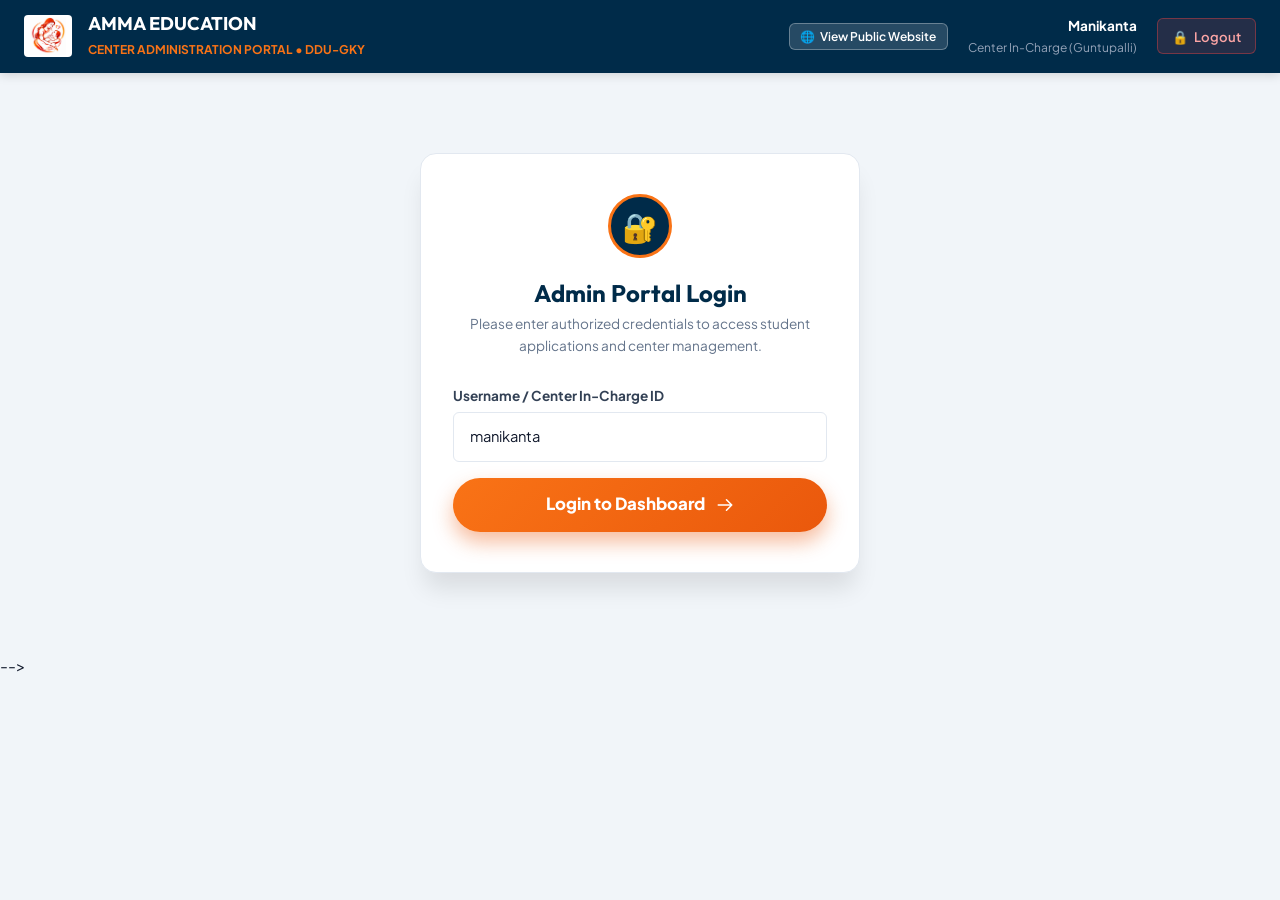
==== amma-education/admin.html @ e1dda77a "Update admin.html" ====
<!DOCTYPE html>
<html lang="en">
<head>
  <meta charset="UTF-8">
  <meta name="viewport" content="width=device-width, initial-scale=1.0">
  <title>Admin Dashboard | AMMA EDUCATION (DDU-GKY)</title>
  
  <!-- Favicon -->
  <link rel="icon" type="image/png" href="assets/images/ddu-gky-logo.png">

  <!-- Stylesheets -->
  <link rel="stylesheet" href="assets/css/style.css">
  <link rel="stylesheet" href="assets/css/admin.css">
</head>
<body class="admin-body">

  <!-- ==========================================================================
       ADMIN HEADER
       ========================================================================== -->
  <header class="admin-header">
    <div class="admin-brand">
      <img src="assets/images/ddu-gky-logo.png" alt="DDU-GKY" class="admin-logo-img">
      <div class="admin-title-wrap">
        <h2>AMMA EDUCATION</h2>
        <span>Center Administration Portal • DDU-GKY</span>
      </div>
    </div>

    <div class="admin-user-nav">
      <a href="index.html" class="topbar-btn" style="background: rgba(255,255,255,0.15); border-color: rgba(255,255,255,0.3);">
        <span>🌐</span> View Public Website
      </a>
      <div class="admin-user-info" id="adminUserBadge">
        <strong>Manikanta</strong>
        <span>Center In-Charge (Guntupalli)</span>
      </div>
      <button type="button" class="btn-admin-logout" id="btnAdminLogout">
        <span>🔒</span> Logout
      </button>
    </div>
  </header>

  <!-- ==========================================================================
       VIEW 1: ADMIN LOGIN SCREEN (If not authenticated)
       ========================================================================== -->
  <div id="adminLoginView" class="admin-login-wrapper">
    <div class="admin-login-icon">
      🔐
    </div>
    <h2>Admin Portal Login</h2>
    <p>Please enter authorized credentials to access student applications and center management.</p>

    <form id="adminLoginForm">
      <div class="form-group" style="text-align: left; margin-bottom: 1rem;">
        <label class="form-label" for="adminUser">Username / Center In-Charge ID</label>
        <input type="text" id="adminUser" class="form-input" placeholder="e.g. manikanta or admin" value="manikanta" required>
      </div>

      <!-- <div class="form-group" style="text-align: left; margin-bottom: 1.5rem;">
        <label class="form-label" for="adminPin">Admin Security PIN / Password</label>
        <input type="password" id="adminPin" class="form-input" placeholder="Enter PIN / Mobile" value="7396538004" required>
      </div> -->

      <button type="submit" class="btn-submit-reg" style="width: 100%; justify-content: center; padding: 0.85rem;">
        <span>Login to Dashboard</span>
        <svg width="18" height="18" fill="none" stroke="currentColor" viewBox="0 0 24 24"><path stroke-linecap="round" stroke-linejoin="round" stroke-width="2" d="M14 5l7 7m0 0l-7 7m7-7H3"/></svg>
      </button>

      <!-- <!-- <div class="admin-credential-tip">
        <strong>Official Center Access Credentials:</strong><br>
        Username: <code>manikanta</code> | PIN: <code>7396538004</code><br>
        (Or fallback: <code>admin</code> / <code>admin123</code>) -->
      </div> -->
    </form>
  </div>

  <!-- ==========================================================================
       VIEW 2: MAIN DASHBOARD VIEW (When authenticated)
       ========================================================================== -->
  <main id="adminMainDashboard" class="admin-container" style="display: none;">
    
    <!-- Welcome Header & Quick Actions -->
    <div style="display: flex; justify-content: space-between; align-items: center; margin-bottom: 1.5rem; flex-wrap: wrap; gap: 1rem;">
      <div>
        <h2 style="font-size: 1.6rem; color: #002B49; margin-bottom: 2px;">Student Admissions Dashboard</h2>
        <p style="color: #64748b; font-size: 0.88rem;">Real-time overview of student registrations for Amma Education DDU-GKY Center (Guntupalli).</p>
      </div>
      <div style="display: flex; gap: 0.75rem;">
        <button type="button" class="btn-submit-reg" style="font-size: 0.85rem; padding: 0.6rem 1.25rem;" onclick="openWalkinModal()">
          <span>+ Add Walk-in Student</span>
        </button>
      </div>
    </div>

    <!-- Analytics Metrics Cards -->
    <div class="stats-cards-grid">
      <!-- Total Registrations -->
      <div class="metric-card total">
        <div class="metric-info">
          <h5>Total Applications</h5>
          <div class="metric-value" id="statTotalRegistrations">0</div>
        </div>
        <div class="metric-icon-box">📋</div>
      </div>

      <!-- Pending Verification -->
      <div class="metric-card pending">
        <div class="metric-info">
          <h5>Pending Verification</h5>
          <div class="metric-value" id="statPendingVerification">0</div>
        </div>
        <div class="metric-icon-box">⏳</div>
      </div>

      <!-- Approved & Enrolled -->
      <div class="metric-card approved">
        <div class="metric-info">
          <h5>Approved / Enrolled</h5>
          <div class="metric-value" id="statApprovedEnrolled">0</div>
        </div>
        <div class="metric-icon-box">✅</div>
      </div>

      <!-- Hostel Accommodation Needed -->
      <div class="metric-card hostel">
        <div class="metric-info">
          <h5>Hostel Requests</h5>
          <div class="metric-value" id="statHostelRequests">0</div>
        </div>
        <div class="metric-icon-box">🏢</div>
      </div>

      <!-- Free Food Needed -->
      <div class="metric-card food">
        <div class="metric-info">
          <h5>Food Facility</h5>
          <div class="metric-value" id="statFoodRequests">0</div>
        </div>
        <div class="metric-icon-box">🍲</div>
      </div>
    </div>

    <!-- Search, Filter & Export Toolbar -->
    <div class="admin-toolbar">
      <div class="toolbar-filters">
        <!-- Search Field -->
        <div class="admin-search-box">
          <svg width="16" height="16" fill="none" stroke="currentColor" viewBox="0 0 24 24"><path stroke-linecap="round" stroke-linejoin="round" stroke-width="2" d="M21 21l-6-6m2-5a7 7 0 11-14 0 7 7 0 0114 0z"/></svg>
          <input type="text" id="adminTableSearch" placeholder="Search by Student Name, ID, Mobile, District...">
        </div>

        <!-- Course Filter -->
        <select id="adminCourseFilter" class="admin-select">
          <option value="all">All Training Courses</option>
          <option value="Communication Skills Training">Communication Skills</option>
          <option value="Soft Skills Training">Soft Skills Training</option>
          <option value="Computer Knowledge and MS Office Training">Computer Knowledge &amp; MS Office</option>
          <option value="IT Training">IT Training (Hardware &amp; Technical)</option>
        </select>

        <!-- Status Filter -->
        <select id="adminStatusFilter" class="admin-select">
          <option value="all">All Statuses</option>
          <option value="Pending Verification">Pending Verification</option>
          <option value="In-Review">In-Review</option>
          <option value="Approved">Approved</option>
          <option value="Enrolled">Enrolled</option>
          <option value="Rejected">Rejected</option>
        </select>

        <!-- Hostel Filter -->
        <select id="adminHostelFilter" class="admin-select">
          <option value="all">All Hostel Types</option>
          <option value="Yes">Hostel Required (Yes)</option>
          <option value="No">Day Scholar (No)</option>
        </select>
      </div>

      <div class="toolbar-actions">
        <button type="button" class="btn-admin-export" id="btnExportCSV" title="Download Registration Details in CSV format">
          <svg width="16" height="16" fill="none" stroke="currentColor" viewBox="0 0 24 24"><path stroke-linecap="round" stroke-linejoin="round" stroke-width="2" d="M12 10v6m0 0l-3-3m3 3l3-3m2 8H7a2 2 0 01-2-2V5a2 2 0 012-2h5.586a1 1 0 01.707.293l5.414 5.414a1 1 0 01.293.707V19a2 2 0 01-2 2z"/></svg>
          Export to CSV
        </button>

        <button type="button" class="btn-admin-refresh" id="btnRefreshData" title="Refresh Table">
          🔄 Refresh
        </button>
      </div>
    </div>

    <!-- Data Table Card -->
    <div class="admin-table-card">
      <div class="table-header-row">
        <h3>Enrolled Candidates &amp; Applicants</h3>
        <span class="table-count-badge" id="tableCountBadge">Loading...</span>
      </div>

      <div class="admin-table-responsive">
        <table class="admin-table">
          <thead>
            <tr>
              <th>Ref ID</th>
              <th>Student &amp; Parent</th>
              <th>Contact Info</th>
              <th>Selected Course</th>
              <th>District / Village</th>
              <th>Facilities</th>
              <th>Application Status</th>
              <th style="text-align: right;">Actions</th>
            </tr>
          </thead>
          <tbody id="adminTableBody">
            <!-- Rendered dynamically by admin.js -->
          </tbody>
        </table>
      </div>
    </div>
  </main>

  <!-- ==========================================================================
       ADMIN MODALS
       ========================================================================== -->

  <!-- 1. Full Details Modal -->
  <div class="modal-overlay" id="adminDetailModal">
    <div class="modal-content-card modal-admin-details">
      <button type="button" class="modal-close-btn" onclick="closeModal('adminDetailModal')">✕</button>
      <div id="adminDetailBody">
        <!-- Rendered by admin.js -->
      </div>
    </div>
  </div>

  <!-- 2. Printable Slip Modal -->
  <div class="modal-overlay" id="acknowledgmentModal">
    <div class="modal-content-card">
      <button type="button" class="modal-close-btn" onclick="closeModal('acknowledgmentModal')">✕</button>
      <div id="slipModalBody">
        <!-- Rendered by main.js -->
      </div>
    </div>
  </div>

  <!-- 3. Walk-in Student Registration Modal -->
  <div class="modal-overlay" id="walkinModal">
    <div class="modal-content-card" style="max-width: 800px;">
      <button type="button" class="modal-close-btn" onclick="closeModal('walkinModal')">✕</button>
      <div style="padding: 2rem;">
        <h3 style="font-size: 1.4rem; color: #002B49; margin-bottom: 0.25rem;">+ Add Walk-In Student (Center Desk)</h3>
        <p style="font-size: 0.85rem; color: #64748b; margin-bottom: 1.5rem;">Fast-track registration for students visiting Guntupalli center directly.</p>

        <form id="walkinForm">
          <div class="form-grid-3">
            <div class="form-group">
              <label class="form-label">Full Name *</label>
              <input type="text" id="walkinName" class="form-input" required>
            </div>
            <div class="form-group">
              <label class="form-label">Father's Name *</label>
              <input type="text" id="walkinFather" class="form-input" required>
            </div>
            <div class="form-group">
              <label class="form-label">Mobile Number *</label>
              <input type="tel" id="walkinMobile" class="form-input" maxlength="10" required>
            </div>
          </div>

          <div class="form-grid-3" style="margin-top: 1rem;">
            <div class="form-group">
              <label class="form-label">Gender</label>
              <select id="walkinGender" class="form-select">
                <option value="Male">Male</option>
                <option value="Female">Female</option>
              </select>
            </div>
            <div class="form-group">
              <label class="form-label">Course</label>
              <select id="walkinCourse" class="form-select">
                <option value="Computer Knowledge and MS Office Training">Computer Knowledge &amp; MS Office</option>
                <option value="Communication Skills Training">Communication Skills</option>
                <option value="Soft Skills Training">Soft Skills Training</option>
                <option value="IT Training">IT Training</option>
              </select>
            </div>
            <div class="form-group">
              <label class="form-label">District</label>
              <input type="text" id="walkinDistrict" class="form-input" value="NTR District">
            </div>
          </div>

          <div class="form-grid-2" style="margin-top: 1rem;">
            <div class="form-group">
              <label class="form-label">Accommodation Needed?</label>
              <select id="walkinHostel" class="form-select">
                <option value="Yes">Yes, Hostel Required</option>
                <option value="No">No, Day Scholar</option>
              </select>
            </div>
            <div class="form-group">
              <label class="form-label">Initial Status</label>
              <select id="walkinStatus" class="form-select">
                <option value="Approved">Approved</option>
                <option value="Enrolled">Enrolled</option>
                <option value="In-Review">In-Review</option>
                <option value="Pending Verification">Pending Verification</option>
              </select>
            </div>
          </div>

          <div style="display: flex; justify-content: flex-end; gap: 0.75rem; margin-top: 1.5rem;">
            <button type="submit" class="btn-submit-reg" style="font-size: 0.9rem; padding: 0.7rem 1.5rem;">
              Save &amp; Generate Slip
            </button>
            <button type="button" class="btn-admin-logout" style="background:#f1f5f9; color:#475569; border:1px solid #cbd5e1;" onclick="closeModal('walkinModal')">
              Cancel
            </button>
          </div>
        </form>
      </div>
    </div>
  </div>

  <!-- Toast Notification -->
  <div class="toast-msg" id="toastNotification">
    Notification
  </div>

  <!-- Scripts -->
  <script src="assets/js/main.js"></script>
  <script src="assets/js/admin.js"></script>
  <script>
    function openWalkinModal() {
      document.getElementById("walkinModal")?.classList.add("active");
    }

    document.getElementById("walkinForm")?.addEventListener("submit", function(e) {
      e.preventDefault();
      const refNumber = StorageManager.generateReferenceNumber();
      const newRec = {
        id: refNumber,
        fullName: document.getElementById("walkinName").value.trim(),
        fatherName: document.getElementById("walkinFather").value.trim(),
        motherName: "Not Specified",
        dob: "2003-01-01",
        gender: document.getElementById("walkinGender").value,
        mobile: document.getElementById("walkinMobile").value.trim(),
        whatsapp: document.getElementById("walkinMobile").value.trim(),
        email: "student@ammaeducation.in",
        address: "Walk-in registration at center desk",
        village: "Guntupalli",
        district: document.getElementById("walkinDistrict").value,
        state: "Andhra Pradesh",
        pincode: "521241",
        qualification: "Intermediate",
        computerKnowledge: "Basic",
        course: document.getElementById("walkinCourse").value,
        experience: "Fresher",
        accommodation: document.getElementById("walkinHostel").value,
        food: "Yes",
        registeredAt: new Date().toISOString(),
        status: document.getElementById("walkinStatus").value,
        remarks: "Enrolled in person at center by Manikanta."
      };

      StorageManager.save(newRec);
      AdminDashboard.refresh();
      closeModal('walkinModal');
      document.getElementById("walkinForm").reset();
      showToast(`Student ${newRec.fullName} registered! Ref: ${refNumber}`, "success");
      showAcknowledgmentSlip(newRec);
    });
  </script>
</body>
</html>
---- amma-education/assets/css/style.css ----
/* ==========================================================================
   AMMA EDUCATION (DDU-GKY Training Institute) - Main Stylesheet
   Modern, Trustworthy, Accessible & 100% Responsive Design System
   ========================================================================== */

@import url('https://fonts.googleapis.com/css2?family=Plus+Jakarta+Sans:wght@300;400;500;600;700;800&family=Outfit:wght@400;500;600;700;800;900&display=swap');

:root {
  /* Brand Palette */
  --primary-navy: #002B49;
  --primary-blue: #005691;
  --secondary-blue: #0284c7;
  --accent-saffron: #f97316;
  --accent-orange-dark: #ea580c;
  --accent-gold: #f59e0b;
  --accent-green: #15803d;
  --accent-green-light: #22c55e;
  
  /* Neutral Palette */
  --bg-main: #f8fafc;
  --bg-card: #ffffff;
  --bg-subtle: #f1f5f9;
  --bg-tint-blue: #eff6ff;
  --bg-tint-orange: #fff7ed;
  --bg-tint-green: #f0fdf4;
  
  /* Text */
  --text-dark: #0f172a;
  --text-medium: #334155;
  --text-muted: #64748b;
  --text-light: #94a3b8;
  --text-white: #ffffff;
  
  /* Borders & Shadows */
  --border-light: #e2e8f0;
  --border-focus: #0284c7;
  --shadow-sm: 0 1px 2px 0 rgb(0 0 0 / 0.05);
  --shadow-md: 0 4px 6px -1px rgb(0 0 0 / 0.1), 0 2px 4px -2px rgb(0 0 0 / 0.1);
  --shadow-lg: 0 10px 15px -3px rgb(0 0 0 / 0.1), 0 4px 6px -4px rgb(0 0 0 / 0.1);
  --shadow-xl: 0 20px 25px -5px rgb(0 0 0 / 0.1), 0 8px 10px -6px rgb(0 0 0 / 0.1);
  --shadow-card: 0 10px 30px -10px rgba(0, 43, 73, 0.08);
  --shadow-glow: 0 0 25px rgba(249, 115, 22, 0.35);
  
  /* Layout */
  --max-width: 1240px;
  --header-height: 80px;
  --radius-sm: 6px;
  --radius-md: 12px;
  --radius-lg: 16px;
  --radius-full: 9999px;
  --transition: all 0.25s ease-in-out;
}

/* Reset & Box Sizing */
*, *::before, *::after {
  box-sizing: border-box;
  margin: 0;
  padding: 0;
}

html {
  scroll-behavior: smooth;
  font-size: 16px;
}

body {
  font-family: 'Plus Jakarta Sans', system-ui, -apple-system, sans-serif;
  color: var(--text-dark);
  background-color: var(--bg-main);
  line-height: 1.6;
  -webkit-font-smoothing: antialiased;
  overflow-x: hidden;
}

h1, h2, h3, h4, h5, h6 {
  font-family: 'Outfit', sans-serif;
  color: var(--primary-navy);
  font-weight: 700;
  line-height: 1.25;
}

a {
  color: inherit;
  text-decoration: none;
  transition: var(--transition);
}

img {
  max-width: 100%;
  height: auto;
  display: block;
}

ul {
  list-style: none;
}

button, input, select, textarea {
  font: inherit;
}

.container {
  width: 100%;
  max-width: var(--max-width);
  margin-left: auto;
  margin-right: auto;
  padding-left: 1.25rem;
  padding-right: 1.25rem;
}

/* ==========================================================================
   TOP NOTIFICATION & HELPLINE BAR
   ========================================================================== */
.topbar {
  background: linear-gradient(90deg, #001f35 0%, #003865 100%);
  color: #e2e8f0;
  font-size: 0.85rem;
  padding: 0.45rem 0;
  border-bottom: 2px solid var(--accent-saffron);
}

.topbar-content {
  display: flex;
  align-items: center;
  justify-content: space-between;
  flex-wrap: wrap;
  gap: 0.75rem;
}

.topbar-left {
  display: flex;
  align-items: center;
  gap: 1.25rem;
  flex-wrap: wrap;
}

.topbar-badge {
  background: var(--accent-saffron);
  color: #ffffff;
  padding: 0.15rem 0.6rem;
  border-radius: var(--radius-full);
  font-weight: 700;
  font-size: 0.75rem;
  text-transform: uppercase;
  letter-spacing: 0.5px;
  display: inline-flex;
  align-items: center;
  gap: 0.35rem;
  animation: pulseBadge 2s infinite;
}

@keyframes pulseBadge {
  0%, 100% { opacity: 1; transform: scale(1); }
  50% { opacity: 0.9; transform: scale(1.03); }
}

.topbar-link {
  display: inline-flex;
  align-items: center;
  gap: 0.35rem;
  color: #cbd5e1;
}

.topbar-link:hover {
  color: #ffffff;
}

.topbar-right {
  display: flex;
  align-items: center;
  gap: 1rem;
}

.topbar-btn {
  background: rgba(255, 255, 255, 0.12);
  color: #ffffff;
  padding: 0.2rem 0.65rem;
  border-radius: var(--radius-sm);
  font-size: 0.75rem;
  font-weight: 600;
  border: 1px solid rgba(255, 255, 255, 0.2);
  cursor: pointer;
  display: inline-flex;
  align-items: center;
  gap: 0.3rem;
  transition: var(--transition);
}

.topbar-btn:hover {
  background: var(--accent-saffron);
  border-color: var(--accent-saffron);
}

/* ==========================================================================
   MAIN SITE HEADER (Dual Logos + Institute Branding)
   ========================================================================== */
.site-header {
  background: #ffffff;
  box-shadow: 0 2px 10px rgba(0, 0, 0, 0.06);
  position: sticky;
  top: 0;
  z-index: 1000;
  transition: var(--transition);
}

.site-header.scrolled {
  box-shadow: 0 4px 20px rgba(0, 43, 73, 0.12);
}

.header-inner {
  display: flex;
  align-items: center;
  justify-content: space-between;
  padding: 0.75rem 0;
  gap: 1rem;
}

.logo-block {
  display: flex;
  align-items: center;
  gap: 1.25rem;
}

.official-logo {
  height: 62px;
  width: auto;
  object-fit: contain;
  transition: var(--transition);
}

.official-logo:hover {
  transform: scale(1.02);
}

.institute-branding {
  display: flex;
  flex-direction: column;
  justify-content: center;
  border-left: 2px solid var(--border-light);
  padding-left: 1.25rem;
}

.institute-name {
  font-size: 1.65rem;
  font-weight: 900;
  letter-spacing: -0.5px;
  color: var(--primary-navy);
  display: flex;
  align-items: center;
  gap: 0.4rem;
  line-height: 1.1;
}

.institute-name .highlight {
  color: var(--accent-saffron);
}

.institute-tagline {
  font-size: 0.8rem;
  font-weight: 600;
  color: var(--primary-blue);
  letter-spacing: 0.4px;
  text-transform: uppercase;
  margin-top: 2px;
  display: flex;
  align-items: center;
  gap: 0.4rem;
}

.govt-logo-wrapper {
  display: flex;
  align-items: center;
  gap: 0.75rem;
}

.govt-text {
  text-align: right;
  font-size: 0.72rem;
  font-weight: 700;
  color: var(--text-medium);
  line-height: 1.25;
  display: none;
}

@media (min-width: 900px) {
  .govt-text {
    display: block;
  }
}

.govt-logo {
  height: 60px;
  width: auto;
  object-fit: contain;
}

/* ==========================================================================
   NAVIGATION BAR
   ========================================================================== */
.main-nav {
  background: var(--primary-navy);
  border-top: 1px solid rgba(255, 255, 255, 0.1);
}

.nav-inner {
  display: flex;
  align-items: center;
  justify-content: space-between;
}

.nav-links {
  display: flex;
  align-items: center;
  gap: 0.25rem;
}

.nav-link {
  color: #f8fafc;
  font-size: 0.92rem;
  font-weight: 600;
  padding: 0.9rem 1rem;
  display: inline-flex;
  align-items: center;
  gap: 0.4rem;
  position: relative;
  transition: var(--transition);
}

.nav-link:hover, .nav-link.active {
  color: #ffffff;
  background-color: rgba(255, 255, 255, 0.12);
}

.nav-link.active::after {
  content: '';
  position: absolute;
  bottom: 0;
  left: 0;
  right: 0;
  height: 3px;
  background: var(--accent-saffron);
}

.nav-cta {
  display: flex;
  align-items: center;
  gap: 0.75rem;
}

.btn-nav-register {
  background: linear-gradient(135deg, var(--accent-saffron) 0%, var(--accent-orange-dark) 100%);
  color: #ffffff;
  padding: 0.55rem 1.25rem;
  border-radius: var(--radius-full);
  font-size: 0.88rem;
  font-weight: 700;
  display: inline-flex;
  align-items: center;
  gap: 0.45rem;
  box-shadow: 0 3px 10px rgba(249, 115, 22, 0.4);
  transition: var(--transition);
}

.btn-nav-register:hover {
  transform: translateY(-2px);
  box-shadow: 0 6px 15px rgba(249, 115, 22, 0.6);
  color: #ffffff;
}

.btn-nav-status {
  background: transparent;
  color: #e2e8f0;
  padding: 0.5rem 0.9rem;
  border-radius: var(--radius-full);
  font-size: 0.85rem;
  font-weight: 600;
  border: 1px solid rgba(255, 255, 255, 0.3);
  display: inline-flex;
  align-items: center;
  gap: 0.35rem;
  cursor: pointer;
}

.btn-nav-status:hover {
  background: rgba(255, 255, 255, 0.15);
  color: #ffffff;
  border-color: #ffffff;
}

.mobile-menu-toggle {
  display: none;
  background: transparent;
  border: none;
  color: #ffffff;
  font-size: 1.5rem;
  padding: 0.5rem;
  cursor: pointer;
}

/* Mobile Nav Drawer */
.mobile-nav-drawer {
  display: none;
  position: fixed;
  top: 0;
  right: 0;
  width: 300px;
  height: 100vh;
  background: var(--primary-navy);
  z-index: 2000;
  padding: 2rem 1.5rem;
  box-shadow: -5px 0 25px rgba(0, 0, 0, 0.3);
  flex-direction: column;
  gap: 1.5rem;
  transform: translateX(100%);
  transition: transform 0.3s cubic-bezier(0.16, 1, 0.3, 1);
}

.mobile-nav-drawer.open {
  transform: translateX(0);
}

.mobile-nav-overlay {
  display: none;
  position: fixed;
  inset: 0;
  background: rgba(0, 0, 0, 0.6);
  z-index: 1999;
  backdrop-filter: blur(2px);
}

.mobile-nav-overlay.open {
  display: block;
}

.mobile-drawer-header {
  display: flex;
  justify-content: space-between;
  align-items: center;
  border-bottom: 1px solid rgba(255, 255, 255, 0.15);
  padding-bottom: 1rem;
}

.mobile-nav-links {
  display: flex;
  flex-direction: column;
  gap: 0.5rem;
}

.mobile-nav-links a {
  color: #ffffff;
  font-size: 1rem;
  font-weight: 600;
  padding: 0.75rem 0.5rem;
  border-radius: var(--radius-sm);
  display: flex;
  align-items: center;
  gap: 0.75rem;
}

.mobile-nav-links a:hover {
  background: rgba(255, 255, 255, 0.1);
  color: var(--accent-saffron);
}

/* ==========================================================================
   HERO BANNER SECTION
   ========================================================================== */
.hero-section {
  position: relative;
  background: linear-gradient(135deg, #021a30 0%, #00335e 60%, #004d80 100%);
  color: #ffffff;
  padding: 3.5rem 0 4rem;
  overflow: hidden;
}

.hero-section::before {
  content: '';
  position: absolute;
  top: 0;
  right: 0;
  width: 600px;
  height: 600px;
  background: radial-gradient(circle, rgba(249, 115, 22, 0.12) 0%, transparent 70%);
  pointer-events: none;
}

.hero-grid {
  display: grid;
  grid-template-columns: 1.15fr 0.85fr;
  align-items: center;
  gap: 3rem;
  position: relative;
  z-index: 2;
}

.hero-badge-pill {
  display: inline-flex;
  align-items: center;
  gap: 0.5rem;
  background: rgba(255, 255, 255, 0.12);
  border: 1px solid rgba(255, 255, 255, 0.25);
  backdrop-filter: blur(8px);
  padding: 0.4rem 1rem;
  border-radius: var(--radius-full);
  font-size: 0.82rem;
  font-weight: 700;
  color: #ffedd5;
  margin-bottom: 1.25rem;
}

.hero-badge-pill .pill-dot {
  width: 8px;
  height: 8px;
  border-radius: 50%;
  background: #22c55e;
  box-shadow: 0 0 10px #22c55e;
}

.hero-title {
  font-size: clamp(2rem, 4.5vw, 3.4rem);
  font-weight: 900;
  color: #ffffff;
  line-height: 1.15;
  margin-bottom: 1rem;
}

.hero-title .highlight-orange {
  color: #fb923c;
  text-shadow: 0 0 30px rgba(251, 146, 60, 0.4);
}

.hero-subheading {
  font-size: 1.1rem;
  font-weight: 600;
  color: #93c5fd;
  margin-bottom: 1.25rem;
  line-height: 1.4;
  display: flex;
  align-items: center;
  gap: 0.5rem;
  flex-wrap: wrap;
}

.hero-subheading span.bullet {
  color: var(--accent-saffron);
}

.hero-desc {
  font-size: 1.02rem;
  color: #cbd5e1;
  line-height: 1.65;
  margin-bottom: 1.75rem;
  max-width: 620px;
}

/* Benefit Tags in Hero */
.hero-benefits-grid {
  display: grid;
  grid-template-columns: repeat(auto-fit, minmax(210px, 1fr));
  gap: 0.65rem;
  margin-bottom: 2.25rem;
}

.benefit-item {
  display: flex;
  align-items: center;
  gap: 0.5rem;
  background: rgba(255, 255, 255, 0.08);
  border: 1px solid rgba(255, 255, 255, 0.12);
  padding: 0.45rem 0.75rem;
  border-radius: var(--radius-sm);
  font-size: 0.85rem;
  font-weight: 600;
  color: #f1f5f9;
}

.benefit-item .check-icon {
  color: #4ade80;
  flex-shrink: 0;
}

.hero-ctas {
  display: flex;
  align-items: center;
  gap: 1rem;
  flex-wrap: wrap;
}

.btn-primary-hero {
  background: linear-gradient(135deg, #f97316 0%, #ea580c 100%);
  color: #ffffff;
  font-size: 1.05rem;
  font-weight: 800;
  padding: 0.9rem 2rem;
  border-radius: var(--radius-full);
  display: inline-flex;
  align-items: center;
  gap: 0.6rem;
  box-shadow: 0 10px 25px rgba(234, 88, 12, 0.45);
  transition: var(--transition);
  border: none;
  cursor: pointer;
}

.btn-primary-hero:hover {
  transform: translateY(-3px) scale(1.02);
  box-shadow: 0 15px 30px rgba(234, 88, 12, 0.6);
  color: #ffffff;
}

.btn-secondary-hero {
  background: rgba(255, 255, 255, 0.12);
  color: #ffffff;
  font-size: 0.98rem;
  font-weight: 700;
  padding: 0.85rem 1.5rem;
  border-radius: var(--radius-full);
  border: 1px solid rgba(255, 255, 255, 0.3);
  display: inline-flex;
  align-items: center;
  gap: 0.5rem;
  backdrop-filter: blur(5px);
  cursor: pointer;
}

.btn-secondary-hero:hover {
  background: rgba(255, 255, 255, 0.22);
  border-color: #ffffff;
}

/* Hero Media Card */
.hero-media-wrapper {
  position: relative;
}

.hero-image-card {
  position: relative;
  border-radius: var(--radius-lg);
  overflow: hidden;
  box-shadow: 0 25px 50px -12px rgba(0, 0, 0, 0.5);
  border: 4px solid rgba(255, 255, 255, 0.15);
  background: #000;
}

.hero-main-img {
  width: 100%;
  height: auto;
  display: block;
  object-fit: cover;
  transition: transform 0.6s ease;
}

.hero-image-card:hover .hero-main-img {
  transform: scale(1.03);
}

.hero-floating-badge {
  position: absolute;
  bottom: 1.25rem;
  left: 1.25rem;
  right: 1.25rem;
  background: rgba(15, 23, 42, 0.88);
  backdrop-filter: blur(10px);
  border: 1px solid rgba(255, 255, 255, 0.2);
  padding: 0.85rem 1.25rem;
  border-radius: var(--radius-md);
  display: flex;
  align-items: center;
  justify-content: space-between;
  gap: 1rem;
}

.floating-badge-text h4 {
  color: #ffffff;
  font-size: 0.95rem;
  margin-bottom: 2px;
}

.floating-badge-text p {
  color: #94a3b8;
  font-size: 0.78rem;
}

.floating-badge-icon {
  background: var(--accent-saffron);
  color: #ffffff;
  width: 42px;
  height: 42px;
  border-radius: 50%;
  display: flex;
  align-items: center;
  justify-content: center;
  font-size: 1.2rem;
  flex-shrink: 0;
}

/* ==========================================================================
   HIGHLIGHT VALUE STRIP (Key 100% Free Highlights)
   ========================================================================== */
.value-strip {
  background: #ffffff;
  padding: 1.75rem 0;
  border-bottom: 1px solid var(--border-light);
  box-shadow: var(--shadow-sm);
}

.value-strip-grid {
  display: grid;
  grid-template-columns: repeat(auto-fit, minmax(135px, 1fr));
  gap: 1rem;
}

.value-strip-card {
  text-align: center;
  padding: 0.85rem 0.5rem;
  border-radius: var(--radius-md);
  background: var(--bg-main);
  border: 1px solid var(--border-light);
  transition: var(--transition);
}

.value-strip-card:hover {
  transform: translateY(-4px);
  box-shadow: var(--shadow-md);
  border-color: var(--secondary-blue);
  background: #ffffff;
}

.value-strip-icon {
  width: 44px;
  height: 44px;
  border-radius: var(--radius-full);
  margin: 0 auto 0.5rem;
  display: flex;
  align-items: center;
  justify-content: center;
  font-size: 1.25rem;
}

.value-strip-icon.free-train { background: #e0f2fe; color: #0284c7; }
.value-strip-icon.free-food { background: #ffedd5; color: #ea580c; }
.value-strip-icon.free-stay { background: #dcfce7; color: #16a34a; }
.value-strip-icon.free-dress { background: #f3e8ff; color: #9333ea; }
.value-strip-icon.free-books { background: #fef3c7; color: #d97706; }
.value-strip-icon.free-cert { background: #fee2e2; color: #dc2626; }
.value-strip-icon.free-job { background: #ccfbf1; color: #0d9488; }

.value-strip-title {
  font-size: 0.88rem;
  font-weight: 700;
  color: var(--primary-navy);
  margin-bottom: 2px;
}

.value-strip-sub {
  font-size: 0.72rem;
  color: var(--text-muted);
  font-weight: 500;
}

/* ==========================================================================
   SECTION COMMON STYLES
   ========================================================================== */
.section {
  padding: 5rem 0;
}

.section-tinted {
  background-color: #f8fafc;
}

.section-blue {
  background: linear-gradient(180deg, #021a30 0%, #002b49 100%);
  color: #ffffff;
}

.section-header {
  text-align: center;
  max-width: 720px;
  margin: 0 auto 3.5rem;
}

.section-tag {
  display: inline-block;
  font-size: 0.78rem;
  font-weight: 800;
  text-transform: uppercase;
  letter-spacing: 1px;
  color: var(--accent-orange-dark);
  background: var(--bg-tint-orange);
  padding: 0.35rem 0.9rem;
  border-radius: var(--radius-full);
  margin-bottom: 0.75rem;
}

.section-tag.light {
  color: #fed7aa;
  background: rgba(255, 255, 255, 0.1);
}

.section-title {
  font-size: clamp(1.8rem, 3.2vw, 2.5rem);
  font-weight: 800;
  color: var(--primary-navy);
  margin-bottom: 1rem;
}

.section-blue .section-title {
  color: #ffffff;
}

.section-subtitle {
  font-size: 1.05rem;
  color: var(--text-muted);
  line-height: 1.6;
}

.section-blue .section-subtitle {
  color: #cbd5e1;
}

/* ==========================================================================
   ABOUT AMMA EDUCATION SECTION
   ========================================================================== */
.about-grid {
  display: grid;
  grid-template-columns: 1.05fr 0.95fr;
  align-items: center;
  gap: 3.5rem;
}

.about-text-col h3 {
  font-size: 1.85rem;
  margin-bottom: 1.25rem;
  color: var(--primary-navy);
}

.about-lead {
  font-size: 1.08rem;
  font-weight: 500;
  color: var(--text-medium);
  margin-bottom: 1.25rem;
  line-height: 1.65;
}

.about-features {
  display: flex;
  flex-direction: column;
  gap: 1rem;
  margin: 1.75rem 0 2rem;
}

.about-feat-item {
  display: flex;
  gap: 1rem;
  align-items: flex-start;
}

.feat-icon-box {
  width: 40px;
  height: 40px;
  border-radius: var(--radius-md);
  background: var(--bg-tint-blue);
  color: var(--primary-blue);
  display: flex;
  align-items: center;
  justify-content: center;
  flex-shrink: 0;
  font-size: 1.15rem;
}

.feat-content h4 {
  font-size: 1rem;
  font-weight: 700;
  color: var(--primary-navy);
  margin-bottom: 0.2rem;
}

.feat-content p {
  font-size: 0.88rem;
  color: var(--text-muted);
}

/* Center In-charge Highlight Card */
.incharge-card {
  background: linear-gradient(135deg, #ffffff 0%, #f0f7ff 100%);
  border: 1px solid #bfdbfe;
  border-radius: var(--radius-lg);
  padding: 1.5rem;
  box-shadow: var(--shadow-card);
  display: flex;
  align-items: center;
  gap: 1.25rem;
}

.incharge-avatar {
  width: 68px;
  height: 68px;
  border-radius: 50%;
  background: var(--primary-navy);
  color: #ffffff;
  display: flex;
  align-items: center;
  justify-content: center;
  font-size: 1.8rem;
  font-weight: 700;
  flex-shrink: 0;
  border: 3px solid var(--accent-saffron);
}

.incharge-info h4 {
  font-size: 1.1rem;
  margin-bottom: 2px;
}

.incharge-role {
  font-size: 0.82rem;
  color: var(--secondary-blue);
  font-weight: 700;
  text-transform: uppercase;
  letter-spacing: 0.5px;
  margin-bottom: 0.35rem;
}

.incharge-contact {
  font-size: 0.85rem;
  color: var(--text-muted);
  display: flex;
  align-items: center;
  gap: 0.85rem;
  flex-wrap: wrap;
}

/* About Visual Card */
.about-visual-card {
  background: #ffffff;
  border-radius: var(--radius-lg);
  padding: 2rem;
  box-shadow: var(--shadow-xl);
  border: 1px solid var(--border-light);
  position: relative;
}

.about-stats-grid {
  display: grid;
  grid-template-columns: 1fr 1fr;
  gap: 1.25rem;
}

.stat-box {
  background: var(--bg-main);
  padding: 1.5rem 1.25rem;
  border-radius: var(--radius-md);
  text-align: center;
  border: 1px solid var(--border-light);
  transition: var(--transition);
}

.stat-box:hover {
  transform: translateY(-3px);
  border-color: var(--secondary-blue);
  box-shadow: var(--shadow-md);
}

.stat-number {
  font-size: 2.2rem;
  font-weight: 900;
  font-family: 'Outfit', sans-serif;
  color: var(--primary-navy);
  line-height: 1;
  margin-bottom: 0.35rem;
}

.stat-number.saffron { color: var(--accent-saffron); }
.stat-number.blue { color: var(--secondary-blue); }
.stat-number.green { color: var(--accent-green); }

.stat-label {
  font-size: 0.82rem;
  font-weight: 600;
  color: var(--text-muted);
}

/* ==========================================================================
   COURSES & TRAINING PROGRAMS SECTION
   ========================================================================== */
.courses-grid {
  display: grid;
  grid-template-columns: repeat(auto-fit, minmax(270px, 1fr));
  gap: 1.75rem;
}

.course-card {
  background: #ffffff;
  border-radius: var(--radius-lg);
  border: 1px solid var(--border-light);
  overflow: hidden;
  box-shadow: var(--shadow-card);
  transition: var(--transition);
  display: flex;
  flex-direction: column;
}

.course-card:hover {
  transform: translateY(-6px);
  box-shadow: 0 20px 30px -10px rgba(0, 43, 73, 0.15);
  border-color: var(--secondary-blue);
}

.course-card-header {
  padding: 1.75rem 1.5rem 1rem;
  position: relative;
}

.course-badge {
  display: inline-block;
  font-size: 0.72rem;
  font-weight: 800;
  text-transform: uppercase;
  letter-spacing: 0.5px;
  padding: 0.25rem 0.65rem;
  border-radius: var(--radius-full);
  margin-bottom: 0.75rem;
}

.course-card.comm .course-badge { background: #e0f2fe; color: #0284c7; }
.course-card.soft .course-badge { background: #fef3c7; color: #d97706; }
.course-card.msoffice .course-badge { background: #ffedd5; color: #ea580c; }
.course-card.it .course-badge { background: #dcfce7; color: #16a34a; }

.course-icon-holder {
  width: 54px;
  height: 54px;
  border-radius: var(--radius-md);
  display: flex;
  align-items: center;
  justify-content: center;
  font-size: 1.6rem;
  margin-bottom: 1rem;
}

.course-card.comm .course-icon-holder { background: #0284c7; color: #ffffff; }
.course-card.soft .course-icon-holder { background: #f59e0b; color: #ffffff; }
.course-card.msoffice .course-icon-holder { background: #ea580c; color: #ffffff; }
.course-card.it .course-icon-holder { background: #16a34a; color: #ffffff; }

.course-title {
  font-size: 1.25rem;
  font-weight: 800;
  color: var(--primary-navy);
  margin-bottom: 0.5rem;
}

.course-desc {
  font-size: 0.88rem;
  color: var(--text-muted);
  line-height: 1.5;
  margin-bottom: 1rem;
}

.course-card-body {
  padding: 0 1.5rem 1.5rem;
  flex-grow: 1;
}

.syllabus-title {
  font-size: 0.8rem;
  font-weight: 700;
  text-transform: uppercase;
  letter-spacing: 0.5px;
  color: var(--text-medium);
  margin-bottom: 0.75rem;
  display: flex;
  align-items: center;
  gap: 0.35rem;
}

.curriculum-list {
  display: flex;
  flex-direction: column;
  gap: 0.45rem;
}

.curriculum-item {
  display: flex;
  align-items: center;
  gap: 0.5rem;
  font-size: 0.85rem;
  color: var(--text-medium);
  font-weight: 500;
}

.curriculum-item svg {
  color: #10b981;
  flex-shrink: 0;
}

.course-card-footer {
  padding: 1rem 1.5rem;
  background: var(--bg-main);
  border-top: 1px solid var(--border-light);
  display: flex;
  align-items: center;
  justify-content: space-between;
}

.course-fee-tag {
  font-size: 0.85rem;
  font-weight: 800;
  color: var(--accent-green);
  display: inline-flex;
  align-items: center;
  gap: 0.25rem;
}

.btn-course-enroll {
  background: var(--primary-navy);
  color: #ffffff;
  padding: 0.4rem 0.9rem;
  border-radius: var(--radius-full);
  font-size: 0.8rem;
  font-weight: 700;
  display: inline-flex;
  align-items: center;
  gap: 0.35rem;
  transition: var(--transition);
}

.btn-course-enroll:hover {
  background: var(--accent-saffron);
  color: #ffffff;
}

/* ==========================================================================
   FREE FACILITIES SECTION (Images, Badges & 7 Key Items)
   ========================================================================== */
.facilities-grid {
  display: grid;
  grid-template-columns: repeat(auto-fit, minmax(290px, 1fr));
  gap: 1.75rem;
}

.facility-card {
  background: #ffffff;
  border-radius: var(--radius-lg);
  padding: 2rem 1.75rem;
  border: 1px solid var(--border-light);
  box-shadow: var(--shadow-card);
  transition: var(--transition);
  position: relative;
  overflow: hidden;
}

.facility-card::before {
  content: '';
  position: absolute;
  top: 0;
  left: 0;
  right: 0;
  height: 4px;
  background: linear-gradient(90deg, var(--secondary-blue), var(--accent-saffron));
  opacity: 0;
  transition: var(--transition);
}

.facility-card:hover {
  transform: translateY(-5px);
  box-shadow: 0 20px 30px -10px rgba(0, 43, 73, 0.12);
  border-color: #cbd5e1;
}

.facility-card:hover::before {
  opacity: 1;
}

.facility-num {
  position: absolute;
  top: 1.25rem;
  right: 1.25rem;
  font-size: 2.2rem;
  font-weight: 900;
  font-family: 'Outfit', sans-serif;
  color: #f1f5f9;
  line-height: 1;
  pointer-events: none;
}

.facility-icon-wrap {
  width: 58px;
  height: 58px;
  border-radius: var(--radius-md);
  display: flex;
  align-items: center;
  justify-content: center;
  font-size: 1.8rem;
  margin-bottom: 1.25rem;
}

.facility-icon-wrap.f-train { background: #e0f2fe; color: #0284c7; }
.facility-icon-wrap.f-food { background: #ffedd5; color: #ea580c; }
.facility-icon-wrap.f-stay { background: #dcfce7; color: #16a34a; }
.facility-icon-wrap.f-dress { background: #f3e8ff; color: #9333ea; }
.facility-icon-wrap.f-books { background: #fef3c7; color: #d97706; }
.facility-icon-wrap.f-bag { background: #fee2e2; color: #dc2626; }
.facility-icon-wrap.f-cap { background: #ccfbf1; color: #0d9488; }

.facility-card h3 {
  font-size: 1.2rem;
  margin-bottom: 0.5rem;
  color: var(--primary-navy);
}

.facility-card p {
  font-size: 0.9rem;
  color: var(--text-muted);
  line-height: 1.55;
}

.facility-pill {
  display: inline-block;
  margin-top: 1rem;
  font-size: 0.75rem;
  font-weight: 700;
  color: var(--accent-green);
  background: var(--bg-tint-green);
  padding: 0.2rem 0.6rem;
  border-radius: var(--radius-full);
}

/* Facility Summary Banner */
.facility-banner {
  margin-top: 3.5rem;
  background: linear-gradient(135deg, #002b49 0%, #004d80 100%);
  border-radius: var(--radius-lg);
  padding: 2.25rem;
  color: #ffffff;
  display: flex;
  align-items: center;
  justify-content: space-between;
  flex-wrap: wrap;
  gap: 1.5rem;
  box-shadow: var(--shadow-lg);
}

.facility-banner-text h3 {
  color: #ffffff;
  font-size: 1.4rem;
  margin-bottom: 0.25rem;
}

.facility-banner-text p {
  color: #cbd5e1;
  font-size: 0.95rem;
}

/* ==========================================================================
   GOVERNMENT CERTIFICATION SECTION
   ========================================================================== */
.cert-showcase-grid {
  display: grid;
  grid-template-columns: 1.05fr 0.95fr;
  align-items: center;
  gap: 3.5rem;
}

.cert-info-col h3 {
  font-size: 2.1rem;
  margin-bottom: 1rem;
  color: #ffffff;
}

.cert-desc {
  font-size: 1.05rem;
  color: #cbd5e1;
  line-height: 1.65;
  margin-bottom: 1.5rem;
}

.cert-points {
  display: flex;
  flex-direction: column;
  gap: 1rem;
  margin-bottom: 2rem;
}

.cert-point-item {
  display: flex;
  align-items: flex-start;
  gap: 0.85rem;
  background: rgba(255, 255, 255, 0.07);
  padding: 0.85rem 1.1rem;
  border-radius: var(--radius-md);
  border: 1px solid rgba(255, 255, 255, 0.12);
}

.cert-point-icon {
  color: #fbbf24;
  font-size: 1.25rem;
  flex-shrink: 0;
  margin-top: 2px;
}

.cert-point-item p {
  font-size: 0.9rem;
  color: #f1f5f9;
  line-height: 1.45;
}

.cert-point-item strong {
  color: #ffffff;
}

/* Certificate Mockup Visual */
.cert-mockup-wrapper {
  position: relative;
}

.cert-card-mockup {
  background: #ffffff;
  border-radius: var(--radius-md);
  padding: 2.25rem 2rem;
  color: var(--text-dark);
  box-shadow: 0 25px 50px -12px rgba(0, 0, 0, 0.5);
  border: 8px solid #fef3c7;
  position: relative;
}

.cert-card-mockup::after {
  content: '';
  position: absolute;
  inset: 6px;
  border: 2px dashed #d97706;
  pointer-events: none;
}

.cert-mock-header {
  text-align: center;
  border-bottom: 2px solid #e2e8f0;
  padding-bottom: 1rem;
  margin-bottom: 1.25rem;
}

.cert-mock-logos {
  display: flex;
  justify-content: space-between;
  align-items: center;
  margin-bottom: 0.75rem;
}

.cert-mock-logos img {
  height: 38px;
  width: auto;
}

.cert-mock-header h4 {
  font-size: 1rem;
  font-weight: 800;
  color: var(--primary-navy);
  letter-spacing: 0.5px;
}

.cert-mock-header p {
  font-size: 0.75rem;
  color: var(--text-muted);
}

.cert-mock-body {
  text-align: center;
}

.cert-mock-title {
  font-size: 1.35rem;
  font-family: 'Outfit', sans-serif;
  font-weight: 800;
  color: #b45309;
  margin-bottom: 0.75rem;
  text-transform: uppercase;
}

.cert-mock-student-name {
  font-size: 1.2rem;
  font-weight: 700;
  color: var(--primary-navy);
  border-bottom: 1px solid #cbd5e1;
  display: inline-block;
  padding: 0 1.5rem 0.25rem;
  margin-bottom: 0.5rem;
}

.cert-mock-text {
  font-size: 0.8rem;
  color: var(--text-medium);
  line-height: 1.5;
  margin-bottom: 1.25rem;
}

.cert-mock-footer {
  display: flex;
  justify-content: space-between;
  align-items: flex-end;
  margin-top: 1rem;
  border-top: 1px solid #f1f5f9;
  padding-top: 0.75rem;
}

.cert-seal {
  width: 55px;
  height: 55px;
  border-radius: 50%;
  border: 3px double #d97706;
  display: flex;
  align-items: center;
  justify-content: center;
  font-size: 0.65rem;
  font-weight: 800;
  color: #b45309;
  text-transform: uppercase;
  text-align: center;
  line-height: 1.1;
  transform: rotate(-10deg);
}

.cert-sig {
  text-align: center;
  font-size: 0.75rem;
  color: var(--text-muted);
  font-weight: 600;
}

/* ==========================================================================
   PLACEMENT ASSISTANCE SECTION
   ========================================================================== */
.placement-banner-cta {
  background: linear-gradient(135deg, #f97316 0%, #ea580c 100%);
  color: #ffffff;
  padding: 1.25rem 2rem;
  border-radius: var(--radius-md);
  text-align: center;
  margin-bottom: 3.5rem;
  box-shadow: 0 10px 20px rgba(234, 88, 12, 0.3);
}

.placement-banner-cta h3 {
  color: #ffffff;
  font-size: 1.5rem;
  font-weight: 900;
  letter-spacing: 0.5px;
}

.placement-steps-grid {
  display: grid;
  grid-template-columns: repeat(auto-fit, minmax(260px, 1fr));
  gap: 1.5rem;
  margin-bottom: 3.5rem;
}

.placement-card {
  background: #ffffff;
  border-radius: var(--radius-lg);
  padding: 1.75rem;
  border: 1px solid var(--border-light);
  box-shadow: var(--shadow-card);
  transition: var(--transition);
  display: flex;
  gap: 1.25rem;
  align-items: flex-start;
}

.placement-card:hover {
  transform: translateY(-4px);
  box-shadow: var(--shadow-lg);
  border-color: var(--secondary-blue);
}

.placement-icon-box {
  width: 48px;
  height: 48px;
  border-radius: var(--radius-md);
  background: #e0f2fe;
  color: #0284c7;
  display: flex;
  align-items: center;
  justify-content: center;
  font-size: 1.35rem;
  flex-shrink: 0;
}

.placement-card:nth-child(2) .placement-icon-box { background: #ffedd5; color: #ea580c; }
.placement-card:nth-child(3) .placement-icon-box { background: #dcfce7; color: #16a34a; }
.placement-card:nth-child(4) .placement-icon-box { background: #fef3c7; color: #d97706; }
.placement-card:nth-child(5) .placement-icon-box { background: #f3e8ff; color: #9333ea; }
.placement-card:nth-child(6) .placement-icon-box { background: #fee2e2; color: #dc2626; }
.placement-card:nth-child(7) .placement-icon-box { background: #ccfbf1; color: #0d9488; }
.placement-card:nth-child(8) .placement-icon-box { background: #e0e7ff; color: #4338ca; }

.placement-content h4 {
  font-size: 1.05rem;
  margin-bottom: 0.35rem;
  color: var(--primary-navy);
}

.placement-content p {
  font-size: 0.86rem;
  color: var(--text-muted);
  line-height: 1.45;
}

/* Hiring Sectors Box */
.hiring-sectors-box {
  background: var(--bg-main);
  border: 1px solid var(--border-light);
  border-radius: var(--radius-lg);
  padding: 2.25rem;
  text-align: center;
}

.hiring-sectors-box h4 {
  font-size: 1.2rem;
  margin-bottom: 1.25rem;
  color: var(--primary-navy);
}

.sectors-tags {
  display: flex;
  justify-content: center;
  flex-wrap: wrap;
  gap: 0.75rem;
}

.sector-tag {
  background: #ffffff;
  border: 1px solid #cbd5e1;
  padding: 0.5rem 1.1rem;
  border-radius: var(--radius-full);
  font-size: 0.85rem;
  font-weight: 600;
  color: var(--text-medium);
  box-shadow: var(--shadow-sm);
  display: inline-flex;
  align-items: center;
  gap: 0.4rem;
}

/* ==========================================================================
   STUDENT ONLINE REGISTRATION FORM
   ========================================================================== */
.registration-container {
  max-width: 960px;
  margin: 0 auto;
  background: #ffffff;
  border-radius: var(--radius-lg);
  box-shadow: var(--shadow-xl);
  border: 1px solid var(--border-light);
  overflow: hidden;
}

.registration-form-header {
  background: linear-gradient(135deg, var(--primary-navy) 0%, var(--primary-blue) 100%);
  color: #ffffff;
  padding: 2.25rem 2.5rem;
  position: relative;
}

.registration-form-header h3 {
  color: #ffffff;
  font-size: 1.7rem;
  font-weight: 800;
  margin-bottom: 0.35rem;
}

.registration-form-header p {
  color: #cbd5e1;
  font-size: 0.95rem;
}

.reg-form-body {
  padding: 2.5rem;
}

.form-section-title {
  font-size: 1.15rem;
  font-weight: 800;
  color: var(--primary-navy);
  margin: 1.75rem 0 1.25rem;
  padding-bottom: 0.5rem;
  border-bottom: 2px solid var(--bg-subtle);
  display: flex;
  align-items: center;
  gap: 0.5rem;
}

.form-section-title:first-of-type {
  margin-top: 0;
}

.form-grid-2 {
  display: grid;
  grid-template-columns: 1fr 1fr;
  gap: 1.25rem;
}

.form-grid-3 {
  display: grid;
  grid-template-columns: 1fr 1fr 1fr;
  gap: 1.25rem;
}

.form-group {
  display: flex;
  flex-direction: column;
  gap: 0.35rem;
}

.form-label {
  font-size: 0.85rem;
  font-weight: 700;
  color: var(--text-medium);
}

.form-label span.req {
  color: #ef4444;
}

.form-input, .form-select, .form-textarea {
  width: 100%;
  padding: 0.75rem 1rem;
  border: 1.5px solid var(--border-light);
  border-radius: var(--radius-sm);
  background: #ffffff;
  color: var(--text-dark);
  font-size: 0.92rem;
  transition: var(--transition);
}

.form-input:focus, .form-select:focus, .form-textarea:focus {
  outline: none;
  border-color: var(--secondary-blue);
  box-shadow: 0 0 0 3px rgba(2, 132, 199, 0.15);
}

.form-input.is-invalid, .form-select.is-invalid {
  border-color: #ef4444;
}

.field-error {
  font-size: 0.75rem;
  color: #ef4444;
  font-weight: 600;
  display: none;
}

.field-error.show {
  display: block;
}

/* Radio & Checkbox Card Buttons */
.facility-options-grid {
  display: grid;
  grid-template-columns: 1fr 1fr;
  gap: 1rem;
}

.radio-card-group {
  display: flex;
  gap: 1rem;
}

.radio-pill {
  flex: 1;
  display: flex;
  align-items: center;
  justify-content: center;
  gap: 0.5rem;
  padding: 0.75rem 1rem;
  border: 1.5px solid var(--border-light);
  border-radius: var(--radius-md);
  cursor: pointer;
  font-size: 0.9rem;
  font-weight: 600;
  transition: var(--transition);
  background: #ffffff;
}

.radio-pill input[type="radio"] {
  accent-color: var(--secondary-blue);
}

.radio-pill:hover {
  border-color: var(--secondary-blue);
  background: var(--bg-tint-blue);
}

.radio-pill.selected {
  border-color: var(--secondary-blue);
  background: #eff6ff;
  color: var(--primary-blue);
}

/* Photo and Doc Upload Area */
.upload-dropzone {
  border: 2px dashed #cbd5e1;
  border-radius: var(--radius-md);
  padding: 1.5rem;
  text-align: center;
  background: var(--bg-main);
  cursor: pointer;
  transition: var(--transition);
  position: relative;
}

.upload-dropzone:hover {
  border-color: var(--secondary-blue);
  background: #eff6ff;
}

.upload-icon {
  font-size: 2rem;
  color: var(--secondary-blue);
  margin-bottom: 0.5rem;
}

.upload-prompt {
  font-size: 0.85rem;
  color: var(--text-medium);
  font-weight: 600;
}

.upload-sub {
  font-size: 0.75rem;
  color: var(--text-muted);
}

.photo-preview-box {
  width: 90px;
  height: 100px;
  border: 2px solid var(--border-light);
  border-radius: var(--radius-sm);
  overflow: hidden;
  margin: 0.75rem auto 0;
  display: none;
}

.photo-preview-box img {
  width: 100%;
  height: 100%;
  object-fit: cover;
}

/* Declaration Checkbox */
.declaration-box {
  background: #f8fafc;
  border: 1px solid var(--border-light);
  border-radius: var(--radius-md);
  padding: 1.25rem;
  margin: 1.75rem 0 2rem;
}

.checkbox-custom {
  display: flex;
  align-items: flex-start;
  gap: 0.75rem;
  cursor: pointer;
}

.checkbox-custom input[type="checkbox"] {
  width: 18px;
  height: 18px;
  margin-top: 3px;
  accent-color: var(--accent-saffron);
}

.checkbox-custom span {
  font-size: 0.85rem;
  color: var(--text-medium);
  line-height: 1.5;
}

/* Form Submit Area */
.form-submit-actions {
  display: flex;
  align-items: center;
  justify-content: space-between;
  gap: 1rem;
  flex-wrap: wrap;
}

.btn-submit-reg {
  background: linear-gradient(135deg, #f97316 0%, #ea580c 100%);
  color: #ffffff;
  border: none;
  padding: 0.95rem 2.5rem;
  border-radius: var(--radius-full);
  font-size: 1.05rem;
  font-weight: 800;
  cursor: pointer;
  box-shadow: 0 10px 20px rgba(234, 88, 12, 0.4);
  display: inline-flex;
  align-items: center;
  gap: 0.65rem;
  transition: var(--transition);
}

.btn-submit-reg:hover {
  transform: translateY(-2px);
  box-shadow: 0 15px 25px rgba(234, 88, 12, 0.55);
}

.reg-note {
  font-size: 0.82rem;
  color: var(--text-muted);
  display: flex;
  align-items: center;
  gap: 0.35rem;
}

/* ==========================================================================
   CONTACT US SECTION
   ========================================================================== */
.contact-grid {
  display: grid;
  grid-template-columns: 0.95fr 1.05fr;
  gap: 2.5rem;
}

.contact-card {
  background: #ffffff;
  border-radius: var(--radius-lg);
  padding: 2.25rem;
  border: 1px solid var(--border-light);
  box-shadow: var(--shadow-card);
}

.contact-info-list {
  display: flex;
  flex-direction: column;
  gap: 1.25rem;
  margin-bottom: 2rem;
}

.contact-info-item {
  display: flex;
  align-items: flex-start;
  gap: 1rem;
}

.contact-info-icon {
  width: 44px;
  height: 44px;
  border-radius: var(--radius-md);
  background: #e0f2fe;
  color: #0284c7;
  display: flex;
  align-items: center;
  justify-content: center;
  font-size: 1.25rem;
  flex-shrink: 0;
}

.contact-info-icon.phone { background: #dcfce7; color: #16a34a; }
.contact-info-icon.email { background: #ffedd5; color: #ea580c; }
.contact-info-icon.loc { background: #fef3c7; color: #d97706; }

.contact-info-detail h4 {
  font-size: 0.85rem;
  color: var(--text-muted);
  text-transform: uppercase;
  letter-spacing: 0.5px;
  margin-bottom: 2px;
}

.contact-info-detail p, .contact-info-detail a {
  font-size: 1.02rem;
  font-weight: 700;
  color: var(--primary-navy);
}

.contact-info-detail a:hover {
  color: var(--secondary-blue);
  text-decoration: underline;
}

.quick-call-buttons {
  display: flex;
  flex-wrap: wrap;
  gap: 0.75rem;
}

.btn-quick-call {
  background: #16a34a;
  color: #ffffff;
  padding: 0.65rem 1.25rem;
  border-radius: var(--radius-full);
  font-size: 0.88rem;
  font-weight: 700;
  display: inline-flex;
  align-items: center;
  gap: 0.45rem;
}

.btn-quick-whatsapp {
  background: #25d366;
  color: #ffffff;
  padding: 0.65rem 1.25rem;
  border-radius: var(--radius-full);
  font-size: 0.88rem;
  font-weight: 700;
  display: inline-flex;
  align-items: center;
  gap: 0.45rem;
}

.btn-quick-email {
  background: var(--primary-navy);
  color: #ffffff;
  padding: 0.65rem 1.25rem;
  border-radius: var(--radius-full);
  font-size: 0.88rem;
  font-weight: 700;
  display: inline-flex;
  align-items: center;
  gap: 0.45rem;
}

/* Map Card */
.map-card {
  background: #ffffff;
  border-radius: var(--radius-lg);
  overflow: hidden;
  border: 1px solid var(--border-light);
  box-shadow: var(--shadow-card);
  display: flex;
  flex-direction: column;
}

.map-card-header {
  padding: 1.25rem 1.5rem;
  background: var(--bg-main);
  border-bottom: 1px solid var(--border-light);
  display: flex;
  justify-content: space-between;
  align-items: center;
}

.map-card-header h4 {
  font-size: 1.05rem;
  color: var(--primary-navy);
}

.btn-directions {
  background: var(--primary-blue);
  color: #ffffff;
  padding: 0.45rem 1rem;
  border-radius: var(--radius-full);
  font-size: 0.82rem;
  font-weight: 700;
  display: inline-flex;
  align-items: center;
  gap: 0.35rem;
}

.map-frame-holder {
  width: 100%;
  height: 380px;
  background: #e2e8f0;
}

.map-frame-holder iframe {
  width: 100%;
  height: 100%;
  border: none;
}

/* ==========================================================================
   FOOTER
   ========================================================================== */
.site-footer {
  background: #021a30;
  color: #94a3b8;
  padding: 4.5rem 0 1.5rem;
  border-top: 4px solid var(--accent-saffron);
}

.footer-grid {
  display: grid;
  grid-template-columns: 1.4fr 1fr 1fr 1.2fr;
  gap: 2.5rem;
  margin-bottom: 3.5rem;
}

.footer-col-about h3 {
  color: #ffffff;
  font-size: 1.5rem;
  margin-bottom: 0.75rem;
}

.footer-col-about p {
  font-size: 0.88rem;
  line-height: 1.6;
  margin-bottom: 1.25rem;
}

.footer-col h4 {
  color: #ffffff;
  font-size: 1.05rem;
  margin-bottom: 1.25rem;
  position: relative;
  padding-bottom: 0.5rem;
}

.footer-col h4::after {
  content: '';
  position: absolute;
  bottom: 0;
  left: 0;
  width: 32px;
  height: 2px;
  background: var(--accent-saffron);
}

.footer-links {
  display: flex;
  flex-direction: column;
  gap: 0.65rem;
}

.footer-links a {
  color: #94a3b8;
  font-size: 0.88rem;
  transition: var(--transition);
  display: inline-flex;
  align-items: center;
  gap: 0.4rem;
}

.footer-links a:hover {
  color: #ffffff;
  transform: translateX(4px);
}

.footer-contact-item {
  display: flex;
  gap: 0.75rem;
  align-items: flex-start;
  margin-bottom: 0.85rem;
  font-size: 0.88rem;
}

.footer-contact-item svg {
  color: var(--accent-saffron);
  flex-shrink: 0;
  margin-top: 3px;
}

.footer-contact-item a {
  color: #e2e8f0;
}

.footer-contact-item a:hover {
  color: var(--accent-saffron);
}

.footer-bottom {
  border-top: 1px solid rgba(255, 255, 255, 0.08);
  padding-top: 1.75rem;
  display: flex;
  justify-content: space-between;
  align-items: center;
  flex-wrap: wrap;
  gap: 1rem;
  font-size: 0.82rem;
}

.footer-disclaimer {
  font-size: 0.75rem;
  color: #64748b;
  margin-top: 0.5rem;
  line-height: 1.4;
}

/* ==========================================================================
   MODALS (Acknowledgment Slip, Status Check, Admin Login)
   ========================================================================== */
.modal-overlay {
  display: none;
  position: fixed;
  inset: 0;
  background: rgba(15, 23, 42, 0.75);
  backdrop-filter: blur(4px);
  z-index: 3000;
  align-items: center;
  justify-content: center;
  padding: 1.5rem;
  overflow-y: auto;
}

.modal-overlay.active {
  display: flex;
}

.modal-content-card {
  background: #ffffff;
  border-radius: var(--radius-lg);
  max-width: 650px;
  width: 100%;
  box-shadow: 0 25px 50px -12px rgba(0, 0, 0, 0.25);
  position: relative;
  max-height: 90vh;
  overflow-y: auto;
  animation: modalPop 0.25s cubic-bezier(0.16, 1, 0.3, 1);
}

@keyframes modalPop {
  0% { transform: scale(0.95); opacity: 0; }
  100% { transform: scale(1); opacity: 1; }
}

.modal-close-btn {
  position: absolute;
  top: 1.25rem;
  right: 1.25rem;
  background: #f1f5f9;
  border: none;
  width: 34px;
  height: 34px;
  border-radius: 50%;
  cursor: pointer;
  display: flex;
  align-items: center;
  justify-content: center;
  font-size: 1.1rem;
  color: var(--text-muted);
  transition: var(--transition);
  z-index: 10;
}

.modal-close-btn:hover {
  background: #ef4444;
  color: #ffffff;
}

/* Printable Acknowledgment Slip */
.slip-container {
  padding: 2.25rem;
}

.slip-header {
  text-align: center;
  border-bottom: 2px dashed #cbd5e1;
  padding-bottom: 1.25rem;
  margin-bottom: 1.5rem;
}

.slip-logos {
  display: flex;
  justify-content: space-between;
  align-items: center;
  margin-bottom: 0.75rem;
}

.slip-logos img {
  height: 44px;
}

.slip-title {
  font-size: 1.35rem;
  font-weight: 800;
  color: var(--primary-navy);
}

.slip-sub {
  font-size: 0.85rem;
  color: var(--text-muted);
}

.slip-ref-box {
  background: #f0fdf4;
  border: 1.5px solid #86efac;
  border-radius: var(--radius-md);
  padding: 1rem;
  text-align: center;
  margin-bottom: 1.5rem;
}

.slip-ref-box p {
  font-size: 0.8rem;
  color: #15803d;
  font-weight: 700;
  text-transform: uppercase;
}

.slip-ref-id {
  font-size: 1.6rem;
  font-weight: 900;
  color: #166534;
  font-family: monospace;
  letter-spacing: 1.5px;
}

.slip-details-table {
  width: 100%;
  border-collapse: collapse;
  margin-bottom: 1.5rem;
  font-size: 0.88rem;
}

.slip-details-table td {
  padding: 0.6rem 0.5rem;
  border-bottom: 1px solid #f1f5f9;
}

.slip-details-table td.label {
  font-weight: 700;
  color: var(--text-medium);
  width: 38%;
}

.slip-details-table td.value {
  color: var(--text-dark);
}

.slip-instructions {
  background: #fffbeb;
  border: 1px solid #fef3c7;
  border-radius: var(--radius-md);
  padding: 1rem;
  margin-bottom: 1.5rem;
}

.slip-instructions h5 {
  color: #b45309;
  font-size: 0.85rem;
  margin-bottom: 0.35rem;
}

.slip-instructions ul {
  list-style: disc;
  padding-left: 1.25rem;
  font-size: 0.78rem;
  color: #92400e;
  line-height: 1.45;
}

.slip-actions {
  display: flex;
  justify-content: flex-end;
  gap: 0.75rem;
}

.btn-print-slip {
  background: var(--primary-navy);
  color: #ffffff;
  padding: 0.65rem 1.4rem;
  border-radius: var(--radius-full);
  font-size: 0.88rem;
  font-weight: 700;
  border: none;
  cursor: pointer;
  display: inline-flex;
  align-items: center;
  gap: 0.4rem;
}

/* ==========================================================================
   FLOATING WHATSAPP & BACK TO TOP BUTTONS
   ========================================================================== */
.floating-actions-container {
  position: fixed;
  bottom: 1.75rem;
  right: 1.75rem;
  display: flex;
  flex-direction: column;
  gap: 0.75rem;
  z-index: 2500;
}

.float-whatsapp-btn {
  background: #25d366;
  color: #ffffff;
  width: 56px;
  height: 56px;
  border-radius: 50%;
  display: flex;
  align-items: center;
  justify-content: center;
  font-size: 1.8rem;
  box-shadow: 0 6px 20px rgba(37, 211, 102, 0.45);
  transition: var(--transition);
  position: relative;
}

.float-whatsapp-btn:hover {
  transform: scale(1.08);
  box-shadow: 0 8px 25px rgba(37, 211, 102, 0.6);
  color: #ffffff;
}

.float-whatsapp-btn::before {
  content: 'Chat with Manikanta';
  position: absolute;
  right: 68px;
  background: #0f172a;
  color: #ffffff;
  padding: 0.35rem 0.75rem;
  border-radius: var(--radius-sm);
  font-size: 0.78rem;
  font-weight: 600;
  white-space: nowrap;
  opacity: 0;
  pointer-events: none;
  transition: var(--transition);
}

.float-whatsapp-btn:hover::before {
  opacity: 1;
}

.float-top-btn {
  background: var(--primary-navy);
  color: #ffffff;
  width: 44px;
  height: 44px;
  border-radius: 50%;
  display: none;
  align-items: center;
  justify-content: center;
  font-size: 1.1rem;
  box-shadow: var(--shadow-md);
  border: none;
  cursor: pointer;
  transition: var(--transition);
}

.float-top-btn.visible {
  display: flex;
}

.float-top-btn:hover {
  background: var(--accent-saffron);
}

/* ==========================================================================
   TOAST NOTIFICATION
   ========================================================================== */
.toast-msg {
  position: fixed;
  bottom: 2rem;
  left: 50%;
  transform: translateX(-50%) translateY(100px);
  background: #0f172a;
  color: #ffffff;
  padding: 0.85rem 1.75rem;
  border-radius: var(--radius-full);
  font-size: 0.9rem;
  font-weight: 600;
  box-shadow: var(--shadow-xl);
  z-index: 4000;
  opacity: 0;
  transition: all 0.3s cubic-bezier(0.16, 1, 0.3, 1);
  display: flex;
  align-items: center;
  gap: 0.5rem;
}

.toast-msg.show {
  transform: translateX(-50%) translateY(0);
  opacity: 1;
}

/* ==========================================================================
   RESPONSIVE BREAKPOINTS
   ========================================================================== */
@media (max-width: 1024px) {
  .hero-grid {
    grid-template-columns: 1fr;
    gap: 2.5rem;
  }
  .about-grid, .cert-showcase-grid, .contact-grid {
    grid-template-columns: 1fr;
    gap: 2.5rem;
  }
  .footer-grid {
    grid-template-columns: 1fr 1fr;
  }
}

@media (max-width: 820px) {
  .nav-links {
    display: none;
  }
  .mobile-menu-toggle {
    display: block;
  }
  .site-header {
    padding: 0.4rem 0;
  }
  .official-logo {
    height: 48px;
  }
  .govt-logo {
    height: 48px;
  }
  .institute-name {
    font-size: 1.35rem;
  }
  .form-grid-2, .form-grid-3 {
    grid-template-columns: 1fr;
  }
  .footer-grid {
    grid-template-columns: 1fr;
  }
}

@media (max-width: 480px) {
  .institute-tagline {
    display: none;
  }
  .official-logo {
    height: 42px;
  }
  .govt-logo {
    height: 42px;
  }
  .reg-form-body {
    padding: 1.5rem 1.25rem;
  }
  .facility-options-grid {
    grid-template-columns: 1fr;
  }
}

/* ==========================================================================
   PRINT STYLES (For Registration Acknowledgment Slip)
   ========================================================================== */
@media print {
  body * {
    visibility: hidden;
  }
  #acknowledgmentModal, #acknowledgmentModal * {
    visibility: visible;
  }
  #acknowledgmentModal {
    position: absolute;
    left: 0;
    top: 0;
    width: 100%;
    margin: 0;
    padding: 0;
    background: transparent;
  }
  .modal-close-btn, .slip-actions {
    display: none !important;
  }
  .slip-container {
    padding: 0;
  }
}
---- amma-education/assets/css/admin.css ----
/* ==========================================================================
   AMMA EDUCATION - Admin Dashboard Stylesheet
   Modern, Secure, High-Performance Control Center
   ========================================================================== */

.admin-body {
  background-color: #f1f5f9;
  min-height: 100vh;
  display: flex;
  flex-direction: column;
}

.admin-header {
  background: #002B49;
  color: #ffffff;
  padding: 0.75rem 1.5rem;
  display: flex;
  align-items: center;
  justify-content: space-between;
  box-shadow: 0 2px 10px rgba(0, 0, 0, 0.15);
  position: sticky;
  top: 0;
  z-index: 1000;
}

.admin-brand {
  display: flex;
  align-items: center;
  gap: 1rem;
}

.admin-logo-img {
  height: 42px;
  background: #fff;
  padding: 2px 6px;
  border-radius: 4px;
}

.admin-title-wrap h2 {
  font-size: 1.15rem;
  color: #ffffff;
  margin: 0;
}

.admin-title-wrap span {
  font-size: 0.75rem;
  color: #f97316;
  font-weight: 700;
  text-transform: uppercase;
}

.admin-user-nav {
  display: flex;
  align-items: center;
  gap: 1.25rem;
}

.admin-user-info {
  text-align: right;
  font-size: 0.85rem;
}

.admin-user-info strong {
  display: block;
  color: #ffffff;
}

.admin-user-info span {
  font-size: 0.75rem;
  color: #94a3b8;
}

.btn-admin-logout {
  background: rgba(239, 68, 68, 0.15);
  color: #fca5a5;
  border: 1px solid rgba(239, 68, 68, 0.4);
  padding: 0.4rem 0.9rem;
  border-radius: 6px;
  font-size: 0.82rem;
  font-weight: 600;
  cursor: pointer;
  transition: all 0.2s;
  display: inline-flex;
  align-items: center;
  gap: 0.35rem;
}

.btn-admin-logout:hover {
  background: #ef4444;
  color: #ffffff;
}

/* Dashboard Layout */
.admin-container {
  padding: 1.75rem 1.5rem;
  max-width: 1400px;
  margin: 0 auto;
  width: 100%;
  flex: 1;
}

/* Metrics Cards Grid */
.stats-cards-grid {
  display: grid;
  grid-template-columns: repeat(auto-fit, minmax(210px, 1fr));
  gap: 1.25rem;
  margin-bottom: 1.75rem;
}

.metric-card {
  background: #ffffff;
  border-radius: 12px;
  padding: 1.25rem 1.4rem;
  border: 1px solid #e2e8f0;
  box-shadow: 0 2px 4px rgba(0,0,0,0.03);
  display: flex;
  align-items: center;
  justify-content: space-between;
}

.metric-info h5 {
  font-size: 0.82rem;
  text-transform: uppercase;
  letter-spacing: 0.5px;
  color: #64748b;
  font-weight: 700;
  margin-bottom: 0.35rem;
}

.metric-value {
  font-size: 1.85rem;
  font-weight: 900;
  font-family: 'Outfit', sans-serif;
  color: #0f172a;
  line-height: 1;
}

.metric-icon-box {
  width: 48px;
  height: 48px;
  border-radius: 10px;
  display: flex;
  align-items: center;
  justify-content: center;
  font-size: 1.4rem;
}

.metric-card.total .metric-icon-box { background: #e0f2fe; color: #0284c7; }
.metric-card.pending .metric-icon-box { background: #fef3c7; color: #d97706; }
.metric-card.approved .metric-icon-box { background: #dcfce7; color: #16a34a; }
.metric-card.hostel .metric-icon-box { background: #f3e8ff; color: #9333ea; }
.metric-card.food .metric-icon-box { background: #ffedd5; color: #ea580c; }

/* Filter & Action Toolbar */
.admin-toolbar {
  background: #ffffff;
  border-radius: 12px;
  padding: 1.25rem 1.4rem;
  border: 1px solid #e2e8f0;
  margin-bottom: 1.5rem;
  display: flex;
  align-items: center;
  justify-content: space-between;
  flex-wrap: wrap;
  gap: 1rem;
}

.toolbar-filters {
  display: flex;
  align-items: center;
  gap: 0.75rem;
  flex-wrap: wrap;
  flex: 1;
}

.admin-search-box {
  position: relative;
  min-width: 260px;
}

.admin-search-box input {
  width: 100%;
  padding: 0.6rem 1rem 0.6rem 2.25rem;
  border: 1px solid #cbd5e1;
  border-radius: 6px;
  font-size: 0.88rem;
}

.admin-search-box svg {
  position: absolute;
  left: 0.75rem;
  top: 50%;
  transform: translateY(-50%);
  color: #94a3b8;
}

.admin-select {
  padding: 0.6rem 0.85rem;
  border: 1px solid #cbd5e1;
  border-radius: 6px;
  font-size: 0.86rem;
  background: #ffffff;
  color: #334155;
}

.toolbar-actions {
  display: flex;
  align-items: center;
  gap: 0.75rem;
}

.btn-admin-export {
  background: #15803d;
  color: #ffffff;
  padding: 0.6rem 1.15rem;
  border-radius: 6px;
  font-size: 0.86rem;
  font-weight: 700;
  border: none;
  cursor: pointer;
  display: inline-flex;
  align-items: center;
  gap: 0.4rem;
  transition: all 0.2s;
}

.btn-admin-export:hover {
  background: #166534;
}

.btn-admin-refresh {
  background: #0284c7;
  color: #ffffff;
  padding: 0.6rem 1rem;
  border-radius: 6px;
  font-size: 0.86rem;
  font-weight: 600;
  border: none;
  cursor: pointer;
  display: inline-flex;
  align-items: center;
  gap: 0.35rem;
}

/* Data Table Card */
.admin-table-card {
  background: #ffffff;
  border-radius: 12px;
  border: 1px solid #e2e8f0;
  box-shadow: 0 4px 6px -1px rgba(0, 0, 0, 0.05);
  overflow: hidden;
}

.table-header-row {
  padding: 1.1rem 1.4rem;
  border-bottom: 1px solid #e2e8f0;
  display: flex;
  justify-content: space-between;
  align-items: center;
}

.table-header-row h3 {
  font-size: 1.1rem;
  color: #0f172a;
}

.table-count-badge {
  background: #e2e8f0;
  color: #334155;
  font-size: 0.78rem;
  font-weight: 700;
  padding: 0.2rem 0.6rem;
  border-radius: 9999px;
}

.admin-table-responsive {
  width: 100%;
  overflow-x: auto;
}

.admin-table {
  width: 100%;
  border-collapse: collapse;
  font-size: 0.88rem;
  text-align: left;
}

.admin-table th {
  background: #f8fafc;
  color: #475569;
  font-weight: 700;
  padding: 0.85rem 1rem;
  border-bottom: 1px solid #e2e8f0;
  white-space: nowrap;
}

.admin-table td {
  padding: 0.95rem 1rem;
  border-bottom: 1px solid #f1f5f9;
  color: #334155;
  vertical-align: middle;
}

.admin-table tr:hover {
  background-color: #f8fafc;
}

.ref-code {
  font-family: monospace;
  font-weight: 700;
  color: #0369a1;
  background: #f0f9ff;
  padding: 0.2rem 0.45rem;
  border-radius: 4px;
  border: 1px solid #bae6fd;
}

.student-col {
  display: flex;
  align-items: center;
  gap: 0.75rem;
}

.student-avatar {
  width: 36px;
  height: 36px;
  border-radius: 50%;
  background: #0284c7;
  color: #ffffff;
  display: flex;
  align-items: center;
  justify-content: center;
  font-weight: 700;
  font-size: 0.85rem;
  overflow: hidden;
  flex-shrink: 0;
}

.student-avatar img {
  width: 100%;
  height: 100%;
  object-fit: cover;
}

.student-meta strong {
  display: block;
  color: #0f172a;
  font-size: 0.9rem;
}

.student-meta span {
  font-size: 0.76rem;
  color: #64748b;
}

/* Status Badges */
.badge-status {
  display: inline-flex;
  align-items: center;
  gap: 0.3rem;
  padding: 0.25rem 0.65rem;
  border-radius: 9999px;
  font-size: 0.75rem;
  font-weight: 700;
  text-transform: uppercase;
}

.badge-status.pending { background: #fef3c7; color: #b45309; }
.badge-status.approved { background: #dcfce7; color: #15803d; }
.badge-status.in-review { background: #e0f2fe; color: #0369a1; }
.badge-status.enrolled { background: #f3e8ff; color: #7e22ce; }
.badge-status.rejected { background: #fee2e2; color: #b91c1c; }

.badge-facility {
  font-size: 0.72rem;
  padding: 0.15rem 0.45rem;
  border-radius: 4px;
  font-weight: 600;
}
.badge-facility.yes { background: #dcfce7; color: #166534; }
.badge-facility.no { background: #f1f5f9; color: #64748b; }

/* Table Action Buttons */
.table-actions {
  display: flex;
  align-items: center;
  gap: 0.45rem;
}

.btn-tbl-action {
  background: #f1f5f9;
  border: 1px solid #cbd5e1;
  color: #334155;
  width: 32px;
  height: 32px;
  border-radius: 6px;
  display: inline-flex;
  align-items: center;
  justify-content: center;
  cursor: pointer;
  transition: all 0.2s;
}

.btn-tbl-action:hover {
  background: #0284c7;
  color: #ffffff;
  border-color: #0284c7;
}

.btn-tbl-action.delete:hover {
  background: #ef4444;
  border-color: #ef4444;
}

/* Detail Modal in Admin */
.modal-admin-details {
  max-width: 780px;
}

.admin-detail-grid {
  display: grid;
  grid-template-columns: 1fr 1fr;
  gap: 1.25rem;
  padding: 1.5rem;
}

.admin-detail-block {
  background: #f8fafc;
  padding: 1rem;
  border-radius: 8px;
  border: 1px solid #e2e8f0;
}

.admin-detail-block h5 {
  font-size: 0.8rem;
  color: #64748b;
  text-transform: uppercase;
  margin-bottom: 0.25rem;
}

.admin-detail-block p {
  font-size: 0.95rem;
  color: #0f172a;
  font-weight: 600;
}

/* Admin Login Screen */
.admin-login-wrapper {
  max-width: 440px;
  margin: 5rem auto;
  background: #ffffff;
  border-radius: 16px;
  box-shadow: 0 20px 25px -5px rgba(0, 0, 0, 0.1);
  padding: 2.5rem 2rem;
  border: 1px solid #e2e8f0;
  text-align: center;
}

.admin-login-icon {
  width: 64px;
  height: 64px;
  border-radius: 50%;
  background: #002B49;
  color: #ffffff;
  display: flex;
  align-items: center;
  justify-content: center;
  font-size: 1.8rem;
  margin: 0 auto 1.25rem;
  border: 3px solid #f97316;
}

.admin-login-wrapper h2 {
  font-size: 1.5rem;
  color: #002B49;
  margin-bottom: 0.35rem;
}

.admin-login-wrapper p {
  font-size: 0.85rem;
  color: #64748b;
  margin-bottom: 1.75rem;
}

.admin-credential-tip {
  background: #eff6ff;
  border: 1px solid #bfdbfe;
  padding: 0.75rem;
  border-radius: 8px;
  font-size: 0.8rem;
  color: #1e40af;
  margin-top: 1.25rem;
  text-align: left;
}
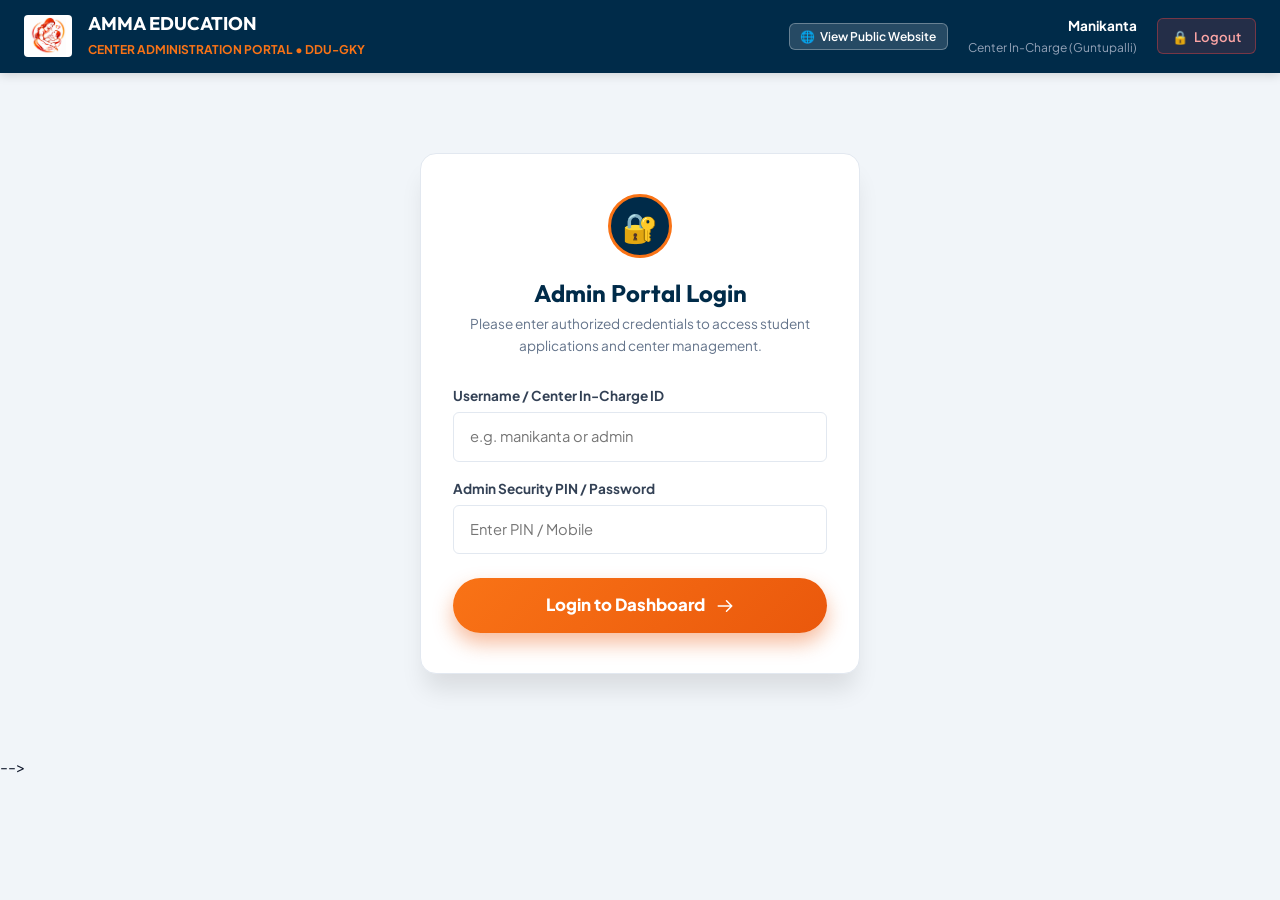
==== commit 8d69e650: "Update admin.html" ====
--- a/amma-education/admin.html
+++ b/amma-education/admin.html
@@ -53,13 +53,13 @@
     <form id="adminLoginForm">
       <div class="form-group" style="text-align: left; margin-bottom: 1rem;">
         <label class="form-label" for="adminUser">Username / Center In-Charge ID</label>
-        <input type="text" id="adminUser" class="form-input" placeholder="e.g. manikanta or admin" value="manikanta" required>
-      </div>
-
-      <!-- <div class="form-group" style="text-align: left; margin-bottom: 1.5rem;">
+        <input type="text" id="adminUser" class="form-input" placeholder="e.g. manikanta or admin" value="" required>
+      </div>
+
+      <div class="form-group" style="text-align: left; margin-bottom: 1.5rem;">
         <label class="form-label" for="adminPin">Admin Security PIN / Password</label>
-        <input type="password" id="adminPin" class="form-input" placeholder="Enter PIN / Mobile" value="7396538004" required>
-      </div> -->
+        <input type="password" id="adminPin" class="form-input" placeholder="Enter PIN / Mobile" value="" required>
+      </div> 
 
       <button type="submit" class="btn-submit-reg" style="width: 100%; justify-content: center; padding: 0.85rem;">
         <span>Login to Dashboard</span>
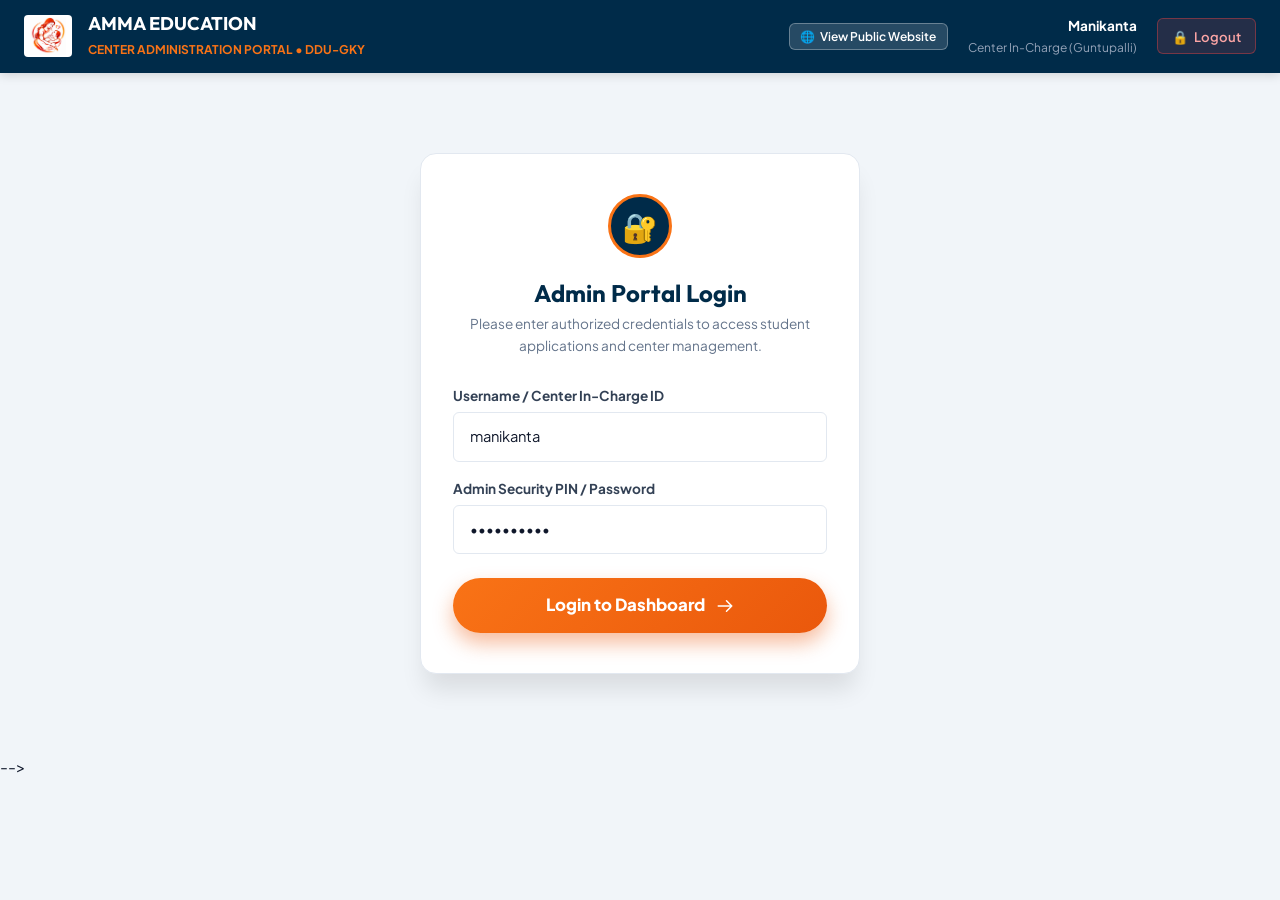
==== commit d04700b0: "Update admin.html" ====
--- a/amma-education/admin.html
+++ b/amma-education/admin.html
@@ -53,12 +53,12 @@
     <form id="adminLoginForm">
       <div class="form-group" style="text-align: left; margin-bottom: 1rem;">
         <label class="form-label" for="adminUser">Username / Center In-Charge ID</label>
-        <input type="text" id="adminUser" class="form-input" placeholder="e.g. manikanta or admin" value="" required>
+        <input type="text" id="adminUser" class="form-input" placeholder="e.g. manikanta or admin" value="manikanta" required>
       </div>
 
       <div class="form-group" style="text-align: left; margin-bottom: 1.5rem;">
         <label class="form-label" for="adminPin">Admin Security PIN / Password</label>
-        <input type="password" id="adminPin" class="form-input" placeholder="Enter PIN / Mobile" value="" required>
+        <input type="password" id="adminPin" class="form-input" placeholder="Enter PIN / Mobile" value="7396538004" required>
       </div> 
 
       <button type="submit" class="btn-submit-reg" style="width: 100%; justify-content: center; padding: 0.85rem;">
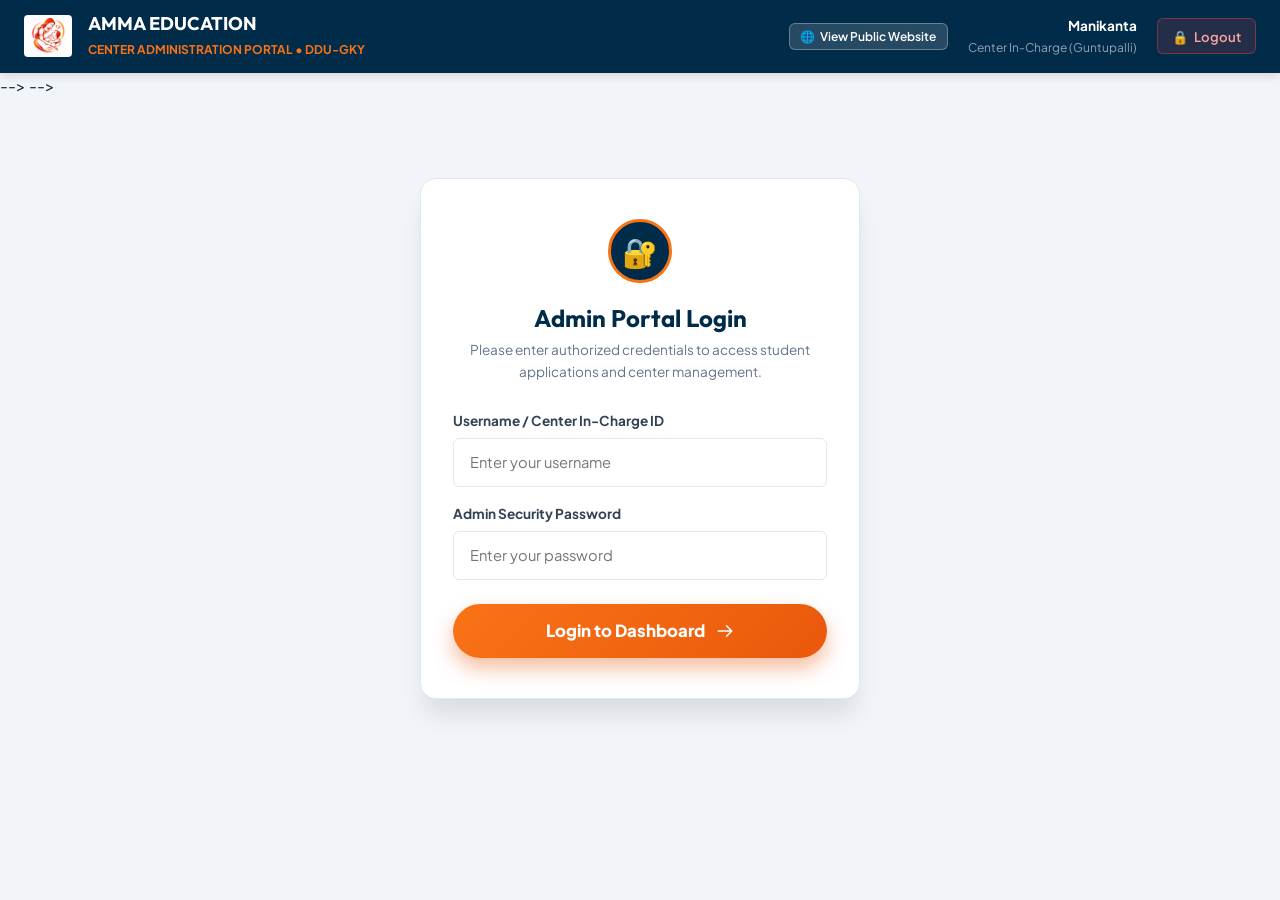
==== commit b4bf8483: "Update admin.html" ====
--- a/amma-education/admin.html
+++ b/amma-education/admin.html
@@ -40,10 +40,10 @@
     </div>
   </header>
 
-  <!-- ==========================================================================
+  <!-- <!-- ==========================================================================
        VIEW 1: ADMIN LOGIN SCREEN (If not authenticated)
        ========================================================================== -->
-  <div id="adminLoginView" class="admin-login-wrapper">
+  <!-- <div id="adminLoginView" class="admin-login-wrapper">
     <div class="admin-login-icon">
       🔐
     </div>
@@ -64,15 +64,88 @@
       <button type="submit" class="btn-submit-reg" style="width: 100%; justify-content: center; padding: 0.85rem;">
         <span>Login to Dashboard</span>
         <svg width="18" height="18" fill="none" stroke="currentColor" viewBox="0 0 24 24"><path stroke-linecap="round" stroke-linejoin="round" stroke-width="2" d="M14 5l7 7m0 0l-7 7m7-7H3"/></svg>
-      </button>
+      </button> -->
 
       <!-- <!-- <div class="admin-credential-tip">
         <strong>Official Center Access Credentials:</strong><br>
         Username: <code>manikanta</code> | PIN: <code>7396538004</code><br>
         (Or fallback: <code>admin</code> / <code>admin123</code>) -->
-      </div> -->
+      <!-- </div> -->
+    <!-- </form> -->
+  <!-- </div> --> --> -->
+  
+<!-- ADMIN LOGIN SCREEN -->
+<div id="adminLoginView" class="admin-login-wrapper">
+
+    <div class="admin-login-icon">
+        🔐
+    </div>
+
+    <h2>Admin Portal Login</h2>
+
+    <p>
+        Please enter authorized credentials to access
+        student applications and center management.
+    </p>
+
+    <form id="adminLoginForm">
+
+        <div class="form-group"
+             style="text-align: left; margin-bottom: 1rem;">
+
+            <label class="form-label" for="adminUser">
+                Username / Center In-Charge ID
+            </label>
+
+            <input
+                type="text"
+                id="adminUser"
+                class="form-input"
+                placeholder="Enter your username"
+                autocomplete="username"
+                required>
+        </div>
+
+        <div class="form-group"
+             style="text-align: left; margin-bottom: 1.5rem;">
+
+            <label class="form-label" for="adminPin">
+                Admin Security Password
+            </label>
+
+            <input
+                type="password"
+                id="adminPin"
+                class="form-input"
+                placeholder="Enter your password"
+                autocomplete="current-password"
+                required>
+        </div>
+
+        <button
+            type="submit"
+            class="btn-submit-reg"
+            style="width: 100%; justify-content: center; padding: 0.85rem;">
+
+            <span>Login to Dashboard</span>
+
+            <svg width="18" height="18"
+                 fill="none"
+                 stroke="currentColor"
+                 viewBox="0 0 24 24">
+
+                <path
+                    stroke-linecap="round"
+                    stroke-linejoin="round"
+                    stroke-width="2"
+                    d="M14 5l7 7m0 0l-7 7m7-7H3"/>
+            </svg>
+
+        </button>
+
     </form>
-  </div>
+</div>
+
 
   <!-- ==========================================================================
        VIEW 2: MAIN DASHBOARD VIEW (When authenticated)
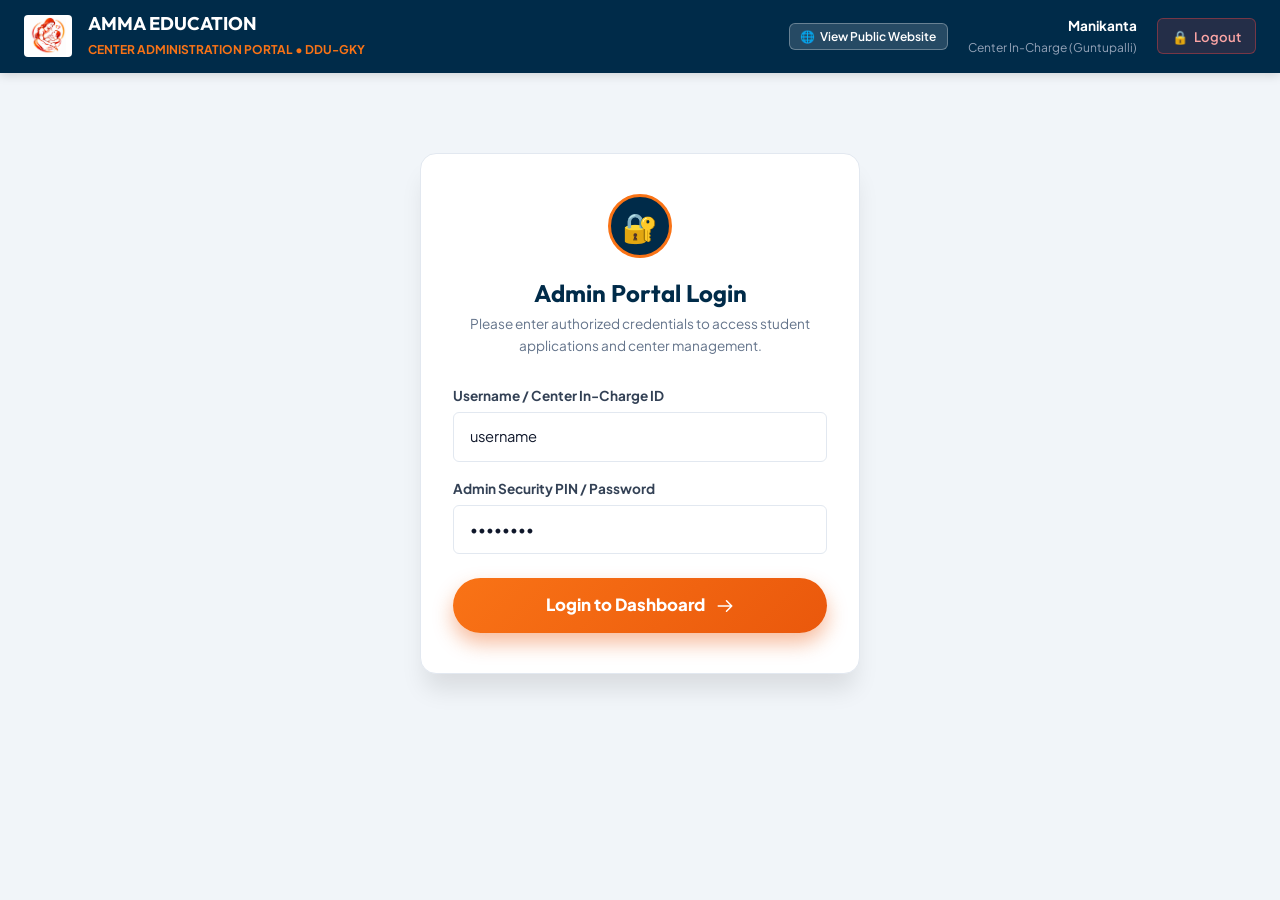
==== commit 6b0e192c: "Update admin.html" ====
--- a/amma-education/admin.html
+++ b/amma-education/admin.html
@@ -43,7 +43,7 @@
   <!-- <!-- ==========================================================================
        VIEW 1: ADMIN LOGIN SCREEN (If not authenticated)
        ========================================================================== -->
-  <!-- <div id="adminLoginView" class="admin-login-wrapper">
+  <div id="adminLoginView" class="admin-login-wrapper">
     <div class="admin-login-icon">
       🔐
     </div>
@@ -53,98 +53,27 @@
     <form id="adminLoginForm">
       <div class="form-group" style="text-align: left; margin-bottom: 1rem;">
         <label class="form-label" for="adminUser">Username / Center In-Charge ID</label>
-        <input type="text" id="adminUser" class="form-input" placeholder="e.g. manikanta or admin" value="manikanta" required>
+        <input type="text" id="adminUser" class="form-input" placeholder="e.g. manikanta or admin" value="username" required>
       </div>
 
       <div class="form-group" style="text-align: left; margin-bottom: 1.5rem;">
         <label class="form-label" for="adminPin">Admin Security PIN / Password</label>
-        <input type="password" id="adminPin" class="form-input" placeholder="Enter PIN / Mobile" value="7396538004" required>
+        <input type="password" id="adminPin" class="form-input" placeholder="Enter PIN / Mobile" value="password" required>
       </div> 
 
       <button type="submit" class="btn-submit-reg" style="width: 100%; justify-content: center; padding: 0.85rem;">
         <span>Login to Dashboard</span>
         <svg width="18" height="18" fill="none" stroke="currentColor" viewBox="0 0 24 24"><path stroke-linecap="round" stroke-linejoin="round" stroke-width="2" d="M14 5l7 7m0 0l-7 7m7-7H3"/></svg>
-      </button> -->
-
-      <!-- <!-- <div class="admin-credential-tip">
+      </button> 
+
+      <!-- <div class="admin-credential-tip">
         <strong>Official Center Access Credentials:</strong><br>
         Username: <code>manikanta</code> | PIN: <code>7396538004</code><br>
-        (Or fallback: <code>admin</code> / <code>admin123</code>) -->
-      <!-- </div> -->
-    <!-- </form> -->
-  <!-- </div> --> --> -->
+        (Or fallback: <code>admin</code> / <code>admin123</code>) 
+      </div>  -->
+    </form> 
+   </div> 
   
-<!-- ADMIN LOGIN SCREEN -->
-<div id="adminLoginView" class="admin-login-wrapper">
-
-    <div class="admin-login-icon">
-        🔐
-    </div>
-
-    <h2>Admin Portal Login</h2>
-
-    <p>
-        Please enter authorized credentials to access
-        student applications and center management.
-    </p>
-
-    <form id="adminLoginForm">
-
-        <div class="form-group"
-             style="text-align: left; margin-bottom: 1rem;">
-
-            <label class="form-label" for="adminUser">
-                Username / Center In-Charge ID
-            </label>
-
-            <input
-                type="text"
-                id="adminUser"
-                class="form-input"
-                placeholder="Enter your username"
-                autocomplete="username"
-                required>
-        </div>
-
-        <div class="form-group"
-             style="text-align: left; margin-bottom: 1.5rem;">
-
-            <label class="form-label" for="adminPin">
-                Admin Security Password
-            </label>
-
-            <input
-                type="password"
-                id="adminPin"
-                class="form-input"
-                placeholder="Enter your password"
-                autocomplete="current-password"
-                required>
-        </div>
-
-        <button
-            type="submit"
-            class="btn-submit-reg"
-            style="width: 100%; justify-content: center; padding: 0.85rem;">
-
-            <span>Login to Dashboard</span>
-
-            <svg width="18" height="18"
-                 fill="none"
-                 stroke="currentColor"
-                 viewBox="0 0 24 24">
-
-                <path
-                    stroke-linecap="round"
-                    stroke-linejoin="round"
-                    stroke-width="2"
-                    d="M14 5l7 7m0 0l-7 7m7-7H3"/>
-            </svg>
-
-        </button>
-
-    </form>
-</div>
 
 
   <!-- ==========================================================================
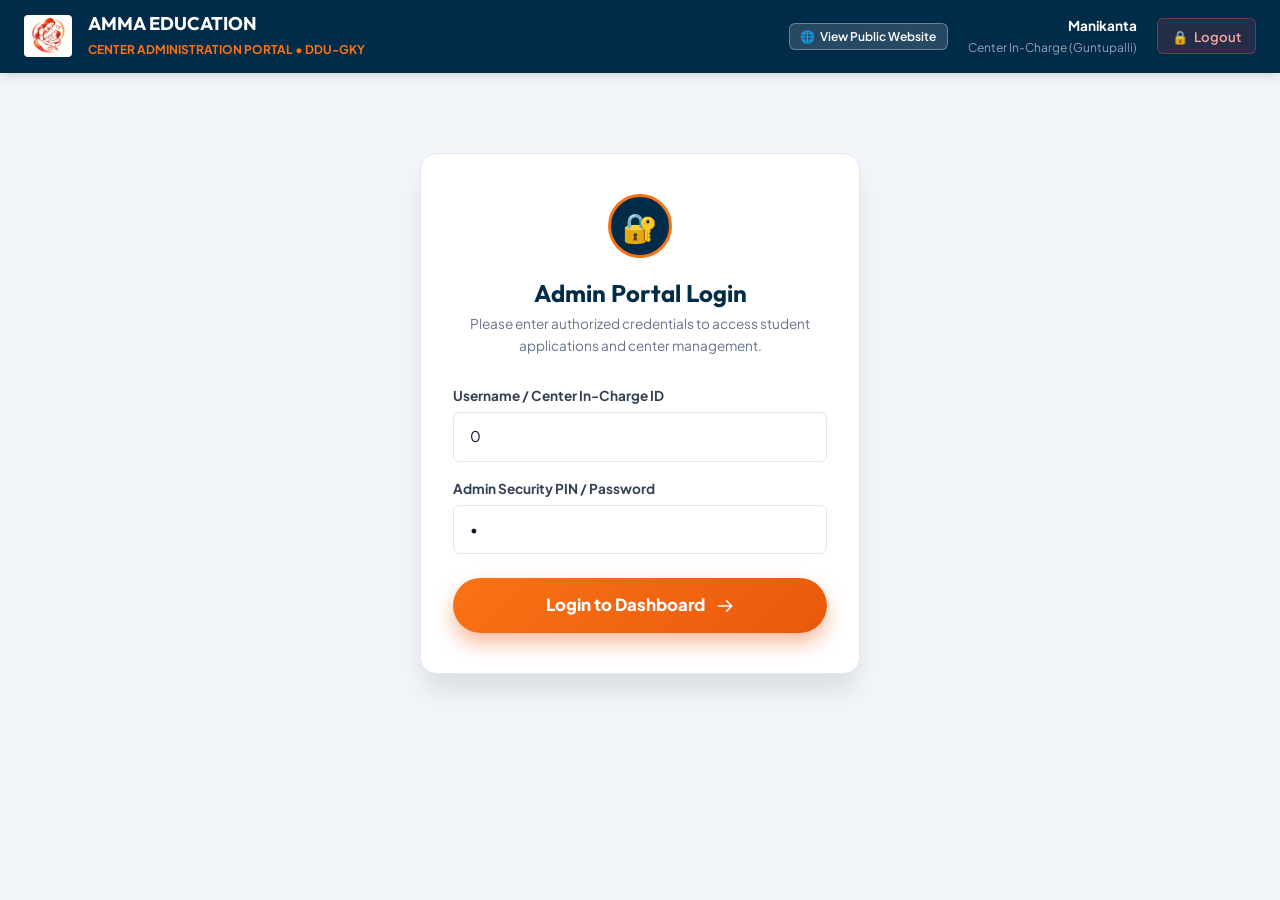
==== commit 2039d590: "Update admin.html" ====
--- a/amma-education/admin.html
+++ b/amma-education/admin.html
@@ -53,12 +53,12 @@
     <form id="adminLoginForm">
       <div class="form-group" style="text-align: left; margin-bottom: 1rem;">
         <label class="form-label" for="adminUser">Username / Center In-Charge ID</label>
-        <input type="text" id="adminUser" class="form-input" placeholder="e.g. manikanta or admin" value="username" required>
+        <input type="text" id="adminUser" class="form-input" placeholder="e.g. manikanta or admin" value="0" required>
       </div>
 
       <div class="form-group" style="text-align: left; margin-bottom: 1.5rem;">
         <label class="form-label" for="adminPin">Admin Security PIN / Password</label>
-        <input type="password" id="adminPin" class="form-input" placeholder="Enter PIN / Mobile" value="password" required>
+        <input type="password" id="adminPin" class="form-input" placeholder="Enter PIN / Mobile" value="0" required>
       </div> 
 
       <button type="submit" class="btn-submit-reg" style="width: 100%; justify-content: center; padding: 0.85rem;">
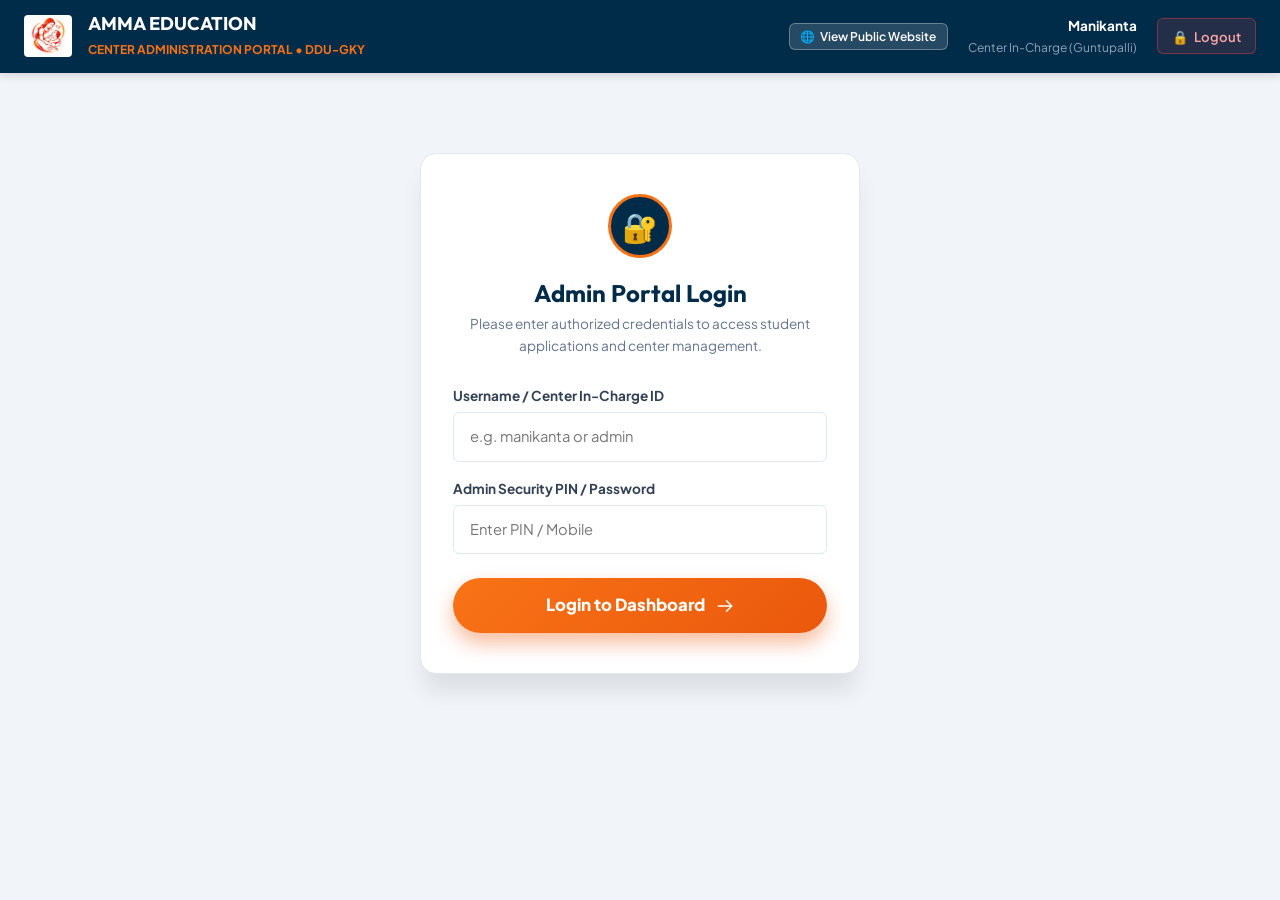
==== commit 6d2364d3: "Update admin.html" ====
--- a/amma-education/admin.html
+++ b/amma-education/admin.html
@@ -53,12 +53,12 @@
     <form id="adminLoginForm">
       <div class="form-group" style="text-align: left; margin-bottom: 1rem;">
         <label class="form-label" for="adminUser">Username / Center In-Charge ID</label>
-        <input type="text" id="adminUser" class="form-input" placeholder="e.g. manikanta or admin" value="0" required>
+        <input type="text" id="adminUser" class="form-input" placeholder="e.g. manikanta or admin" value="" required>
       </div>
 
       <div class="form-group" style="text-align: left; margin-bottom: 1.5rem;">
         <label class="form-label" for="adminPin">Admin Security PIN / Password</label>
-        <input type="password" id="adminPin" class="form-input" placeholder="Enter PIN / Mobile" value="0" required>
+        <input type="password" id="adminPin" class="form-input" placeholder="Enter PIN / Mobile" value="" required>
       </div> 
 
       <button type="submit" class="btn-submit-reg" style="width: 100%; justify-content: center; padding: 0.85rem;">
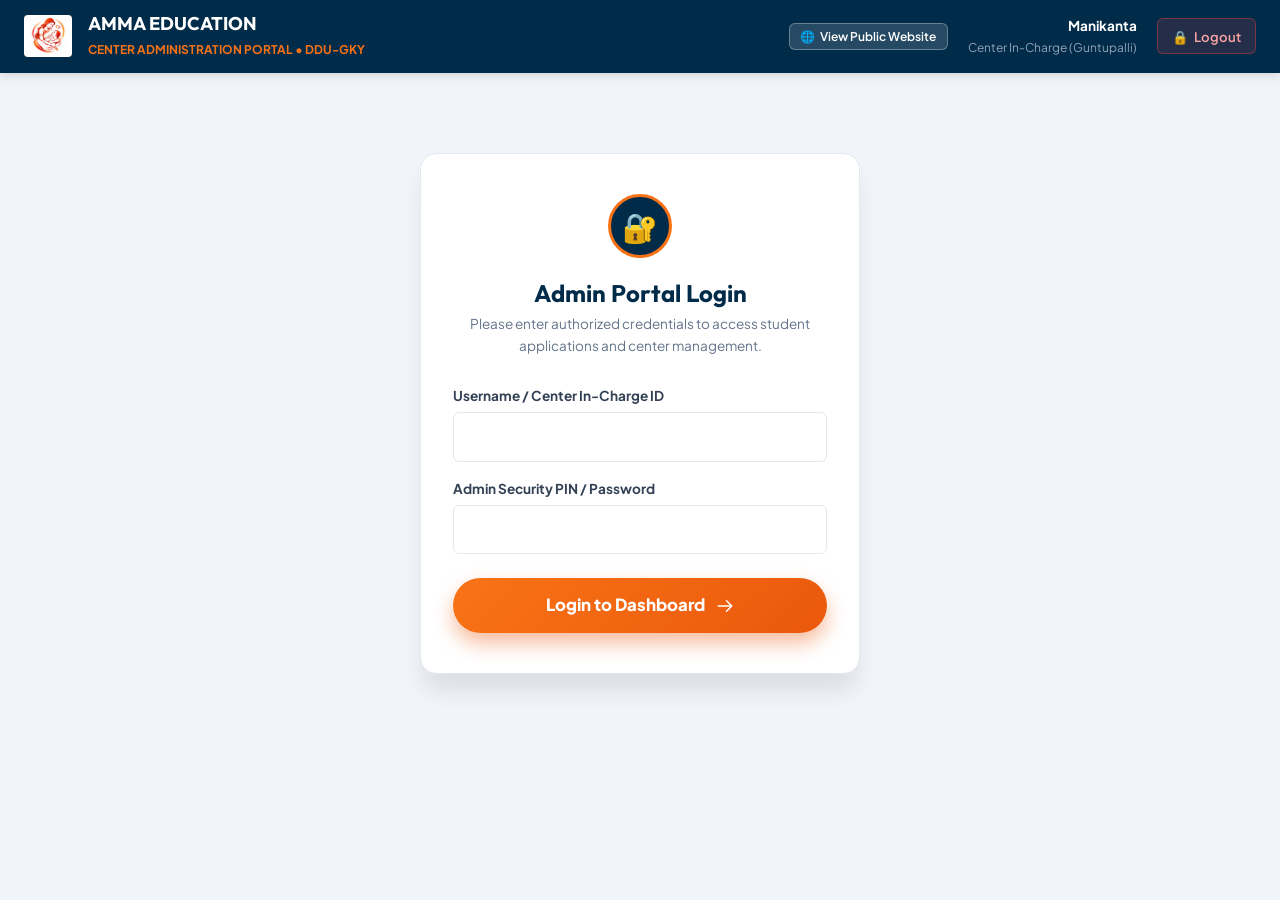
==== commit 372fa599: "Update admin.html" ====
--- a/amma-education/admin.html
+++ b/amma-education/admin.html
@@ -53,12 +53,12 @@
     <form id="adminLoginForm">
       <div class="form-group" style="text-align: left; margin-bottom: 1rem;">
         <label class="form-label" for="adminUser">Username / Center In-Charge ID</label>
-        <input type="text" id="adminUser" class="form-input" placeholder="e.g. manikanta or admin" value="" required>
+        <input type="text" id="adminUser" class="form-input" placeholder="" value="" required>
       </div>
 
       <div class="form-group" style="text-align: left; margin-bottom: 1.5rem;">
         <label class="form-label" for="adminPin">Admin Security PIN / Password</label>
-        <input type="password" id="adminPin" class="form-input" placeholder="Enter PIN / Mobile" value="" required>
+        <input type="password" id="adminPin" class="form-input" placeholder="" value="" required>
       </div> 
 
       <button type="submit" class="btn-submit-reg" style="width: 100%; justify-content: center; padding: 0.85rem;">
